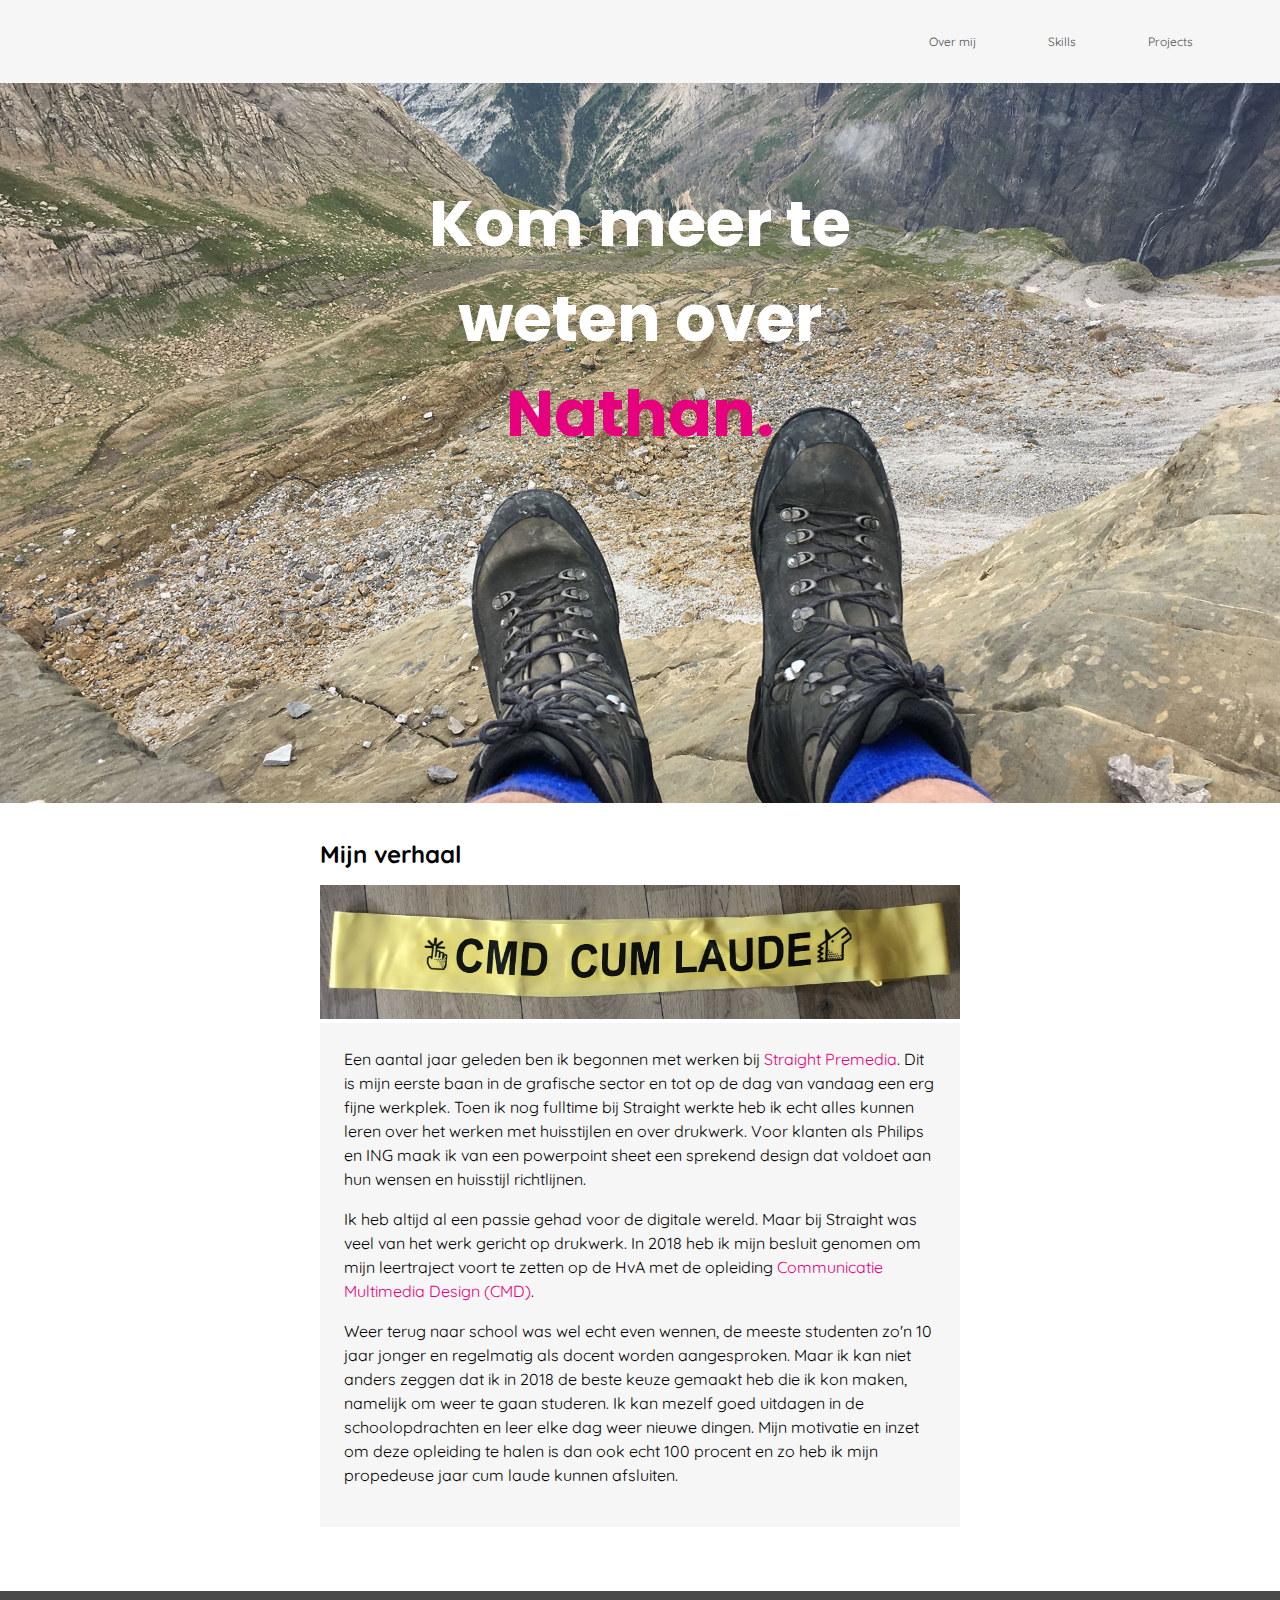
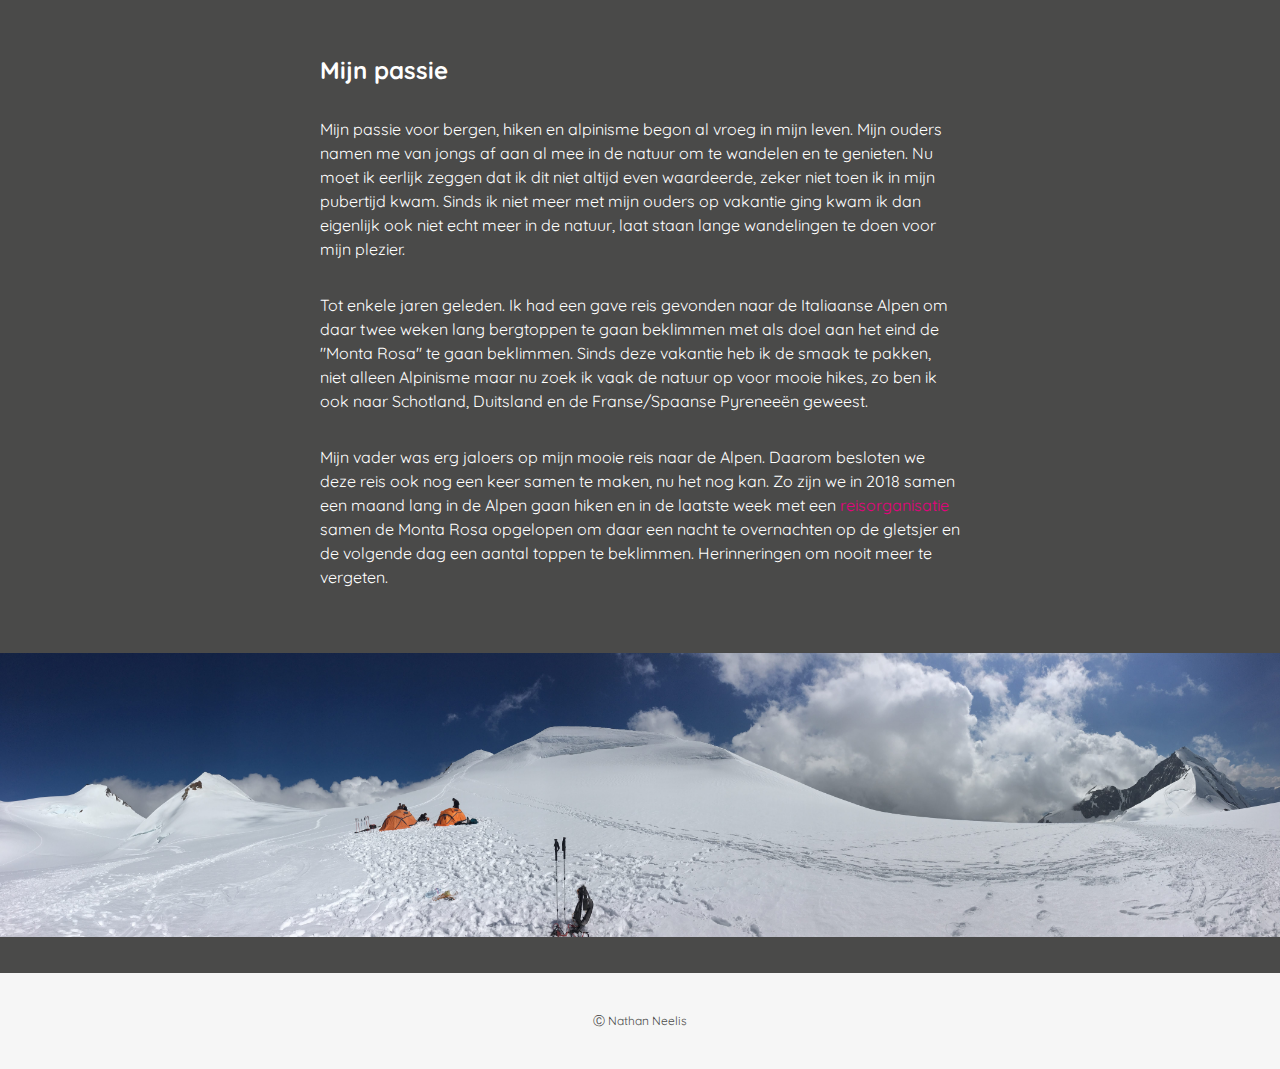
==== index.html @ de68faeb "Add files via upload" ====
<!DOCTYPE html>
<html lang="en">

<head>
    <meta charset="UTF-8">
    <title>Nathan Neelis</title>

    <!-- CSS -->
    <link rel="stylesheet" href="stijl.css">


    <!-- viewport -->
    <meta name="viewport" content="width=device-width, initial scale=1.0">

    <!-- Fonts -->
    <link href="https://fonts.googleapis.com/css?family=Quicksand:300,400,700&display=swap" rel="stylesheet">
    <link href="https://fonts.googleapis.com/css?family=Poppins:400,500&display=swap" rel="stylesheet">


</head>

<body>
    <header>
        <nav>
            <ul>
                <li><a href="index.html">
                        Nathan
                    </a></li>
                <li><a href="index.html">
                        <div class="menuselected">
                            <!-- image -->
                        </div>Over mij
                    </a></li>
                <li><a href="skills.html">
                        <div></div>Skills
                    </a></li>
                <li><a href="projects.html">
                        <div></div>Projects
                    </a></li>
            </ul>
        </nav>


        <section>

            <img src="images/header-image1.jpg" alt="Bergschoenen bij een afgrond in de Pyreneeën" class="header-image">
            <h1>Kom meer te weten over <span>Nathan.</span></h1>
        </section>

    </header>

    <main>
        <section class="overNathan">
            <h2>Mijn verhaal</h2>
            <article>
                <img src="images/cumlaude3.jpg" alt="Gele band met opschrift CMD Cum Laude.">
            </article>

            <article>
                <p>
                    Een aantal jaar geleden ben ik begonnen met werken bij <a href="www.str8.nl">Straight Premedia</a>. Dit is mijn eerste baan in de grafische sector en tot op de dag van vandaag een erg fijne werkplek.
                    Toen ik nog fulltime bij Straight werkte heb ik echt alles kunnen leren over het werken met huisstijlen en over drukwerk. Voor klanten als Philips en ING maak ik van een powerpoint sheet een sprekend design dat voldoet aan hun wensen en huisstijl richtlijnen.</p>
                <p>
                    Ik heb altijd al een passie gehad voor de digitale wereld. Maar bij Straight was veel van het werk gericht op drukwerk. In 2018 heb ik mijn besluit genomen om mijn leertraject voort te zetten op de HvA met de opleiding <a href="https://www.cmd-amsterdam.nl/">Communicatie Multimedia Design (CMD)</a>.</p>

                <p>
                    Weer terug naar school was wel echt even wennen, de meeste studenten zo'n 10 jaar jonger en regelmatig als docent worden aangesproken. Maar ik kan niet anders zeggen dat ik in 2018 de beste keuze gemaakt heb die ik kon maken, namelijk om weer te gaan studeren. Ik kan mezelf goed uitdagen in de schoolopdrachten en leer elke dag weer nieuwe dingen. Mijn motivatie en inzet om deze opleiding te halen is dan ook echt 100 procent en zo heb ik mijn propedeuse jaar cum laude kunnen afsluiten.
                </p>

            </article>
        </section>

        <section class="overNathan">
            <h2>Mijn passie</h2>
            <article>
                <p>
                    Mijn passie voor bergen, hiken en alpinisme begon al vroeg in mijn leven.
                    Mijn ouders namen me van jongs af aan al mee in de natuur om te wandelen en te genieten. Nu moet ik eerlijk zeggen dat ik dit niet altijd even waardeerde, zeker niet toen ik in mijn pubertijd kwam. Sinds ik niet meer met mijn ouders op vakantie ging kwam ik dan eigenlijk ook niet echt meer in de natuur, laat staan lange wandelingen te doen voor mijn plezier.
                </p>
                <p>
                    Tot enkele jaren geleden. Ik had een gave reis gevonden naar de Italiaanse Alpen om daar twee weken lang bergtoppen te gaan beklimmen met als doel aan het eind de "Monta Rosa" te gaan beklimmen. Sinds deze vakantie heb ik de smaak te pakken, niet alleen Alpinisme maar nu zoek ik vaak de natuur op voor mooie hikes, zo ben ik ook naar Schotland, Duitsland en de Franse/Spaanse Pyreneeën geweest.
                </p>

                <p>
                    Mijn vader was erg jaloers op mijn mooie reis naar de Alpen. Daarom besloten we deze reis ook nog een keer samen te maken, nu het nog kan. Zo zijn we in 2018 samen een maand lang in de Alpen gaan hiken en in de laatste week met een <a href="https://www.retourmountainadventure.nl/">reisorganisatie</a> samen de Monta Rosa opgelopen om daar een nacht te overnachten op de gletsjer en de volgende dag een aantal toppen te beklimmen. Herinneringen om nooit meer te vergeten.
                </p>
            </article>
            <article>
                <img src="images/alpinisme2.jpg" alt="Onze tenten op de gletsjer van de Monta Rosa.">
            </article>
        </section>



    </main>


    <footer>
        <p>&#9400; Nathan Neelis</p>
    </footer>


</body>

</html>
---- stijl.css ----
* {
    margin: 0px;
    padding: 0px;
    box-sizing: border-box;

}


body {
    /*    background-image: linear-gradient(white, #f6f6f6, white);*/
    font-family: 'Quicksand', sans-serif;
}

p {
    line-height: 1.5rem;
}


/*--------------------------- Menu --------------------------------------------------------*/
/*--------------------------- Menu --------------------------------------------------------*/
/*--------------------------- Menu --------------------------------------------------------*/


nav {
    background-color: #f6f6f6;
    font-family: 'Quicksand', sans-serif;
    font-weight: 400;
    color: #4a4a49;
    font-size: .75em;
    margin: 0;
    z-index: 2;

}

ul {
    display: flex;
    justify-content: flex-end;
    flex-direction: column;
    flex-wrap: wrap;
    padding: 0 4vw 0 4vw;
    align-items: center;
}

li {
    padding: 1em 3em 1em 3em;
    list-style: none;
    border-bottom: 1px solid white;
}

li:first-child {
    flex-grow: 1;
    font-family: 'Poppins', sans-serif;
    font-weight: 500;
    font-size: 1.5rem;
    padding: 1em 1em 1em 1em;
    opacity: 0;

    animation-name: logoNathan;
    animation-duration: 2s;
    animation-timing-function: ease-out;
    animation-delay: 0.5s;
    animation-iteration-count: 1;
    animation-direction: normal;
    animation-fill-mode: forwards;


}



ul li a:hover,
ul li a:focus {
    /*    fill: #e6007e;*/
    color: #e6007e;
    transition-duration: 0.5s;
    outline: none;
}

a {
    text-decoration: none;
    color: #4a4a49;
}



/*--------------------------- Header --------------------------------------------------------*/
/*--------------------------- Header --------------------------------------------------------*/
/*--------------------------- Header --------------------------------------------------------*/

.header-image {
    width: 100vw;
    z-index: -1;
    position: inherit;
}


h1 {
    font-size: 2rem;
    text-align: center;
    padding: 1rem;
    color: white;
    font-family: 'Poppins', sans-serif;
    z-index: 2;
    position: absolute;
    top: 30%;
    left: 5vw;
    right: 5vw;


}

h1 span {
    color: #e6007e;
    animation: glow 5s ease-in-out infinite alternate;
}

/*--------------------------- Mijn verhaal --------------------------------------------------------*/
/*--------------------------- Mijn verhaal --------------------------------------------------------*/
/*--------------------------- Mijn verhaal --------------------------------------------------------*/

.overNathan:first-child {
    /*    display: block;*/
    /*    justify-content: space-around;*/
    width: 80vw;
    margin: 2rem auto;
}

.overNathan:first-child article:nth-child(3) {
    background-color: #f6f6f6;
    padding: 1.5rem;
    line-height: 1.5rem;
}

main article a {
    color: #e6007e;
}

.overNathan article p {
    margin-bottom: 1rem;
}

.overNathan article a:hover {
    text-decoration: underline;
}

.overNathan article img {
    width: 100%;
    margin-top: 1rem;
    background-color: #f6f6f6;
}


/*--------------------------- Mijn passie --------------------------------------------------------*/
/*--------------------------- Mijn passie --------------------------------------------------------*/
/*--------------------------- Mijn passie --------------------------------------------------------*/

.overNathan:nth-child(2) {
    width: 100vw;
    background-color: #4a4a49;
    margin: 4rem auto 0rem auto;
}

.overNathan:nth-child(2) h2 {
    width: 80vw;
    margin: 2rem auto;
    padding-top: 4rem;
    color: white;
}


.overNathan:nth-child(2) article:nth-child(2) p {
    margin-bottom: 1rem;
    color: white;
    width: 80vw;
    margin: 2rem auto;
}

.overNathan:nth-child(2) article:nth-child(2) p:last-child {
    padding-bottom: 1rem;
}

.overNathan:nth-child(2) article img {
    margin-bottom: 2rem;
}


/*--------------------------- Vaardigheden --------------------------------------------------------*/
/*--------------------------- Vaardigheden --------------------------------------------------------*/
/*--------------------------- Vaardigheden --------------------------------------------------------*/

.vaardigheden {
    width: 80vw;
    margin: 2rem auto;
    opacity: 0;

    animation-name: skillBlocks;
    animation-duration: 2s;
    animation-timing-function: ease-out;
    animation-delay: 0.5s;
    animation-iteration-count: 1;
    animation-direction: normal;
    animation-fill-mode: forwards;

}

.vaardigheden div {
    margin: 2rem 0;
    display: grid;
    grid-template-columns: repeat(auto-fill, minmax(15rem, 1fr));
    grid-gap: 2rem;
}

.vaardigheden div article {
    background-color: #f6f6f6;
    padding: 2rem;
    color: #4a4a49;
    box-shadow: 0px 0px 10px #f6f6f6;
    text-align: center;
}

.vaardigheden div article h4 {
    font-size: 1.5rem;
    text-align: center;
    margin-bottom: 1rem;
}

.vaardigheden div article:hover h4 {
    color: #e6007e;
}

.vaardigheden div article:hover,
.vaardigheden div article:focus {
    box-shadow: 0px 0px 10px #cacaca;
}

.vaardigheden h2 {
    padding: 1.5rem;
    margin-top: 6rem;
    background-color: #e6007e;
    color: white;
}

/*--------------------------- Projects --------------------------------------------------------*/
/*--------------------------- Projects --------------------------------------------------------*/
/*--------------------------- Projects --------------------------------------------------------*/
.projecten {
    width: 80vw;
    margin: 2rem auto;
    opacity: 0;

    animation-name: skillBlocks;
    animation-duration: 2s;
    animation-timing-function: ease-out;
    animation-delay: 0.5s;
    animation-iteration-count: 1;
    animation-direction: normal;
    animation-fill-mode: forwards;

}

.projecten div {
    margin: 2rem 0;
    display: grid;
    grid-template-columns: repeat(auto-fill, minmax(20rem, 1fr));
    grid-gap: 2rem;
}

.projecten div article {
    background-color: #f6f6f6;
    box-shadow: 0px 0px 10px #f6f6f6;
}

.projecten div article img {
    width: 100%;
}

.projecten div article p {
    padding: 2rem 2rem 2rem 2rem;
    color: #4a4a49;
    text-align: left;
}

.projecten div article h4 {
    font-size: 1.5rem;
    text-align: center;
    margin-bottom: 2rem;
    padding: 2rem 2rem 0rem 2rem;
    color: #4a4a49;
}

.projecten div article:hover h4 {
    color: #e6007e;
}

.projecten div article:hover,
.projecten div article:focus {
    box-shadow: 0px 0px 10px #cacaca;
}

.projecten h2 {
    padding: 1.5rem;
    margin-top: 6rem;
    background-color: #e6007e;
    color: white;
}


/*--------------------------- footer --------------------------------*/
/*--------------------------- footer --------------------------------*/
/*--------------------------- footer --------------------------------*/



footer {
    background-color: #f6f6f6;
    font-family: 'Quicksand', sans-serif;
    font-weight: 400;
    color: #4a4a49;
    font-size: .75em;
    margin: 0;
    padding: 3em;
    text-align: center;
}


/*--------------------------- break points --------------------------------*/
/*--------------------------- break points --------------------------------*/
/*--------------------------- break points --------------------------------*/



/* Responsive 800px START*/
@media all and (min-width: 800px) {
    ul {
        flex-direction: row;
        flex-wrap: wrap;
        padding: 0 4vw 0 4vw;

    }

    li {
        border-bottom: 0px solid white;
    }

    .header-image {
        width: 100vw;
        z-index: -1;
    }

    h1 {
        font-size: 4rem;
        position: absolute;
        top: 10rem;
        left: 25%;
        right: 25%;
        color: white;
        text-align: center;


    }

    /*--------------------------- Mijn verhaal  Breakpoint -------------------------------------*/

    .overNathan:first-child {
        width: 50vw;
    }

    /*--------------------------- Mijn passie Breakpoint -------------------------------------*/
    .overNathan:nth-child(2) h2 {
        width: 50vw;
    }


    .overNathan:nth-child(2) article:nth-child(2) p {
        width: 50vw;
    }



}


/*---------------------------------------------------------CSS ANIMATIE ---------------------------------------------------*/
/*---------------------------------------------------------CSS ANIMATIE ---------------------------------------------------*/
/*---------------------------------------------------------CSS ANIMATIE ---------------------------------------------------*/
@-webkit-keyframes glow {
    from {
        text-shadow: 0 0 10px #fff, 0 0 20px #fff, 0 0 30px #fff, 0 0 40px #fff, 0 0 50px #fff, 0 0 60px #fff, 0 0 70px #fff;
    }

    to {
        text-shadow: 0 0 20px #fff, 0 0 30px #ffb4f5, 0 0 40px #fff, 0 0 50px #ffb4f5, 0 0 60px #fff, 0 0 70px #ffb4f5, 0 0 80px #fff;
    }
}



@keyframes logoNathan {
    from {
        margin-left: -4rem;
        opacity: 0;
    }

    to {
        margin-left: 0;
        opacity: 100;
    }

}


@keyframes skillBlocks {
    from {
        margin-top: 15vw;
        opacity: 0;
    }

    to {
        margin-top: 0vw;
        opacity: 100;
    }

}
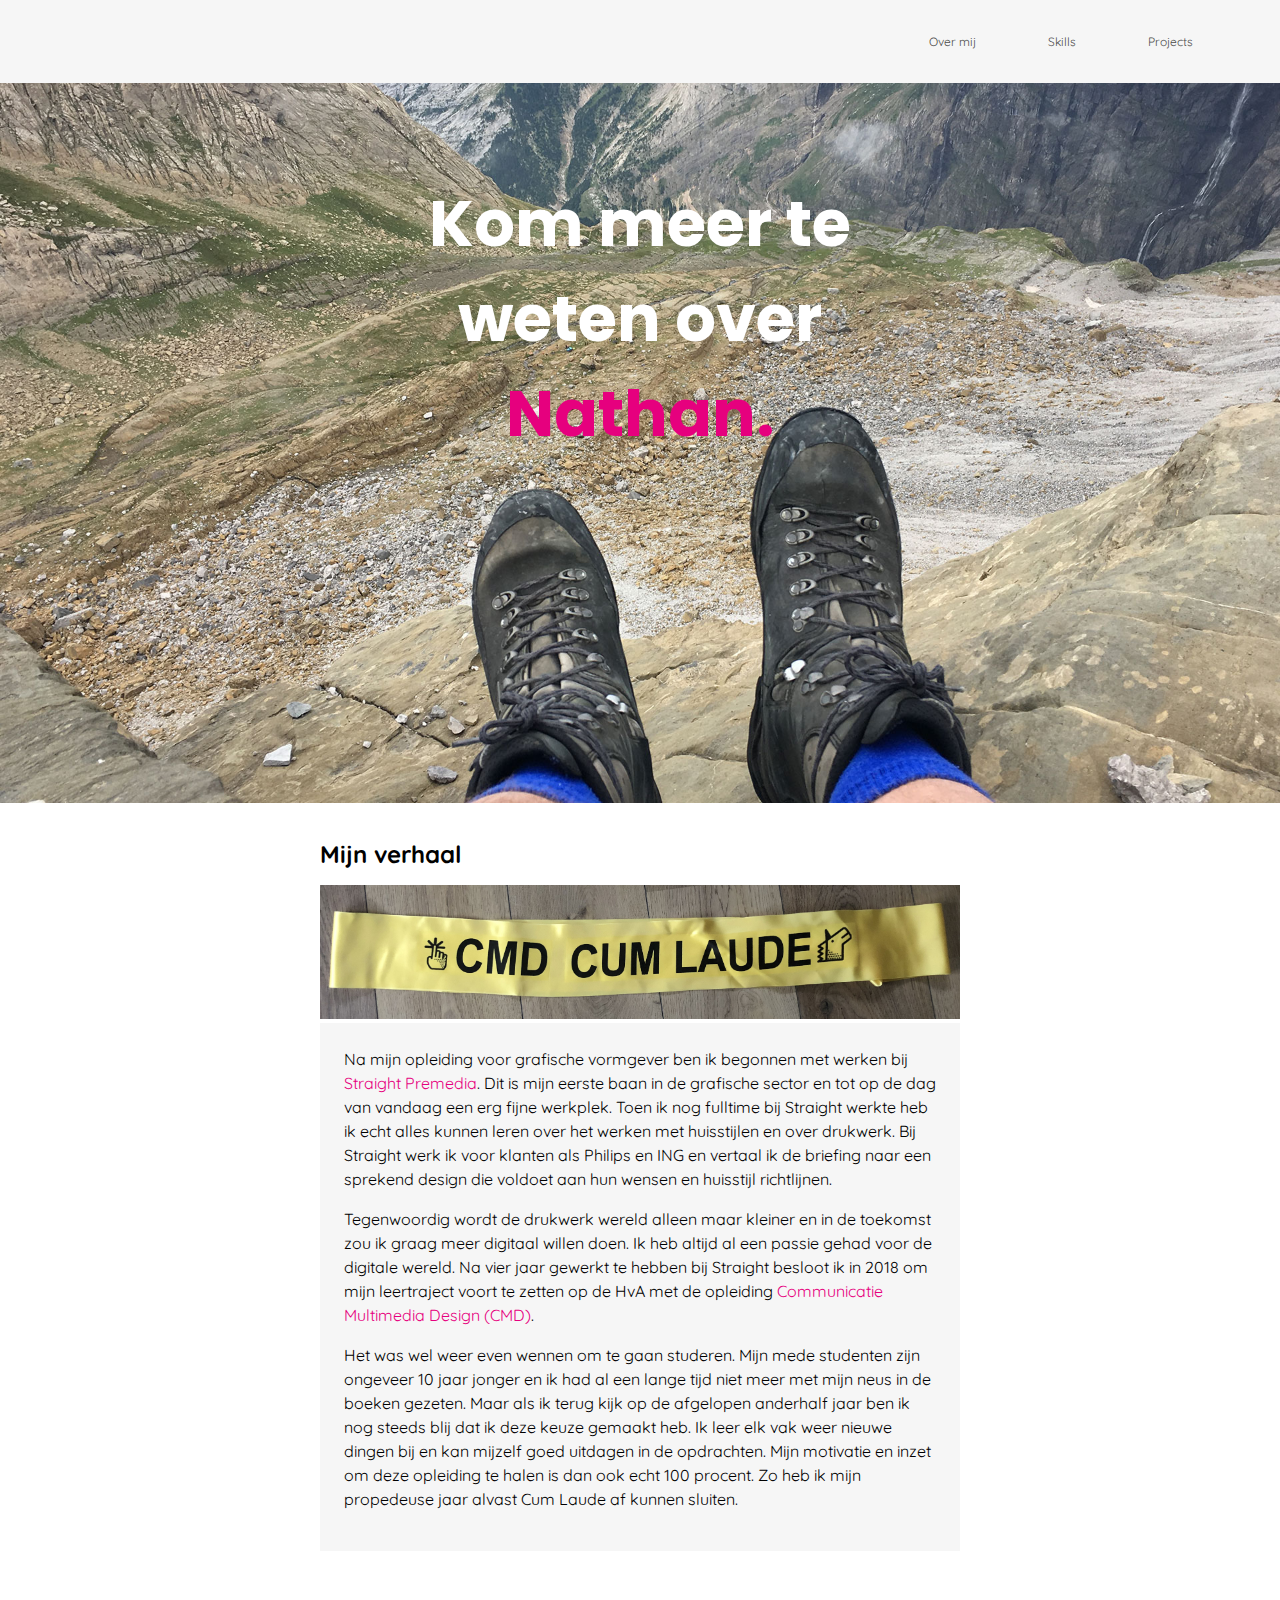
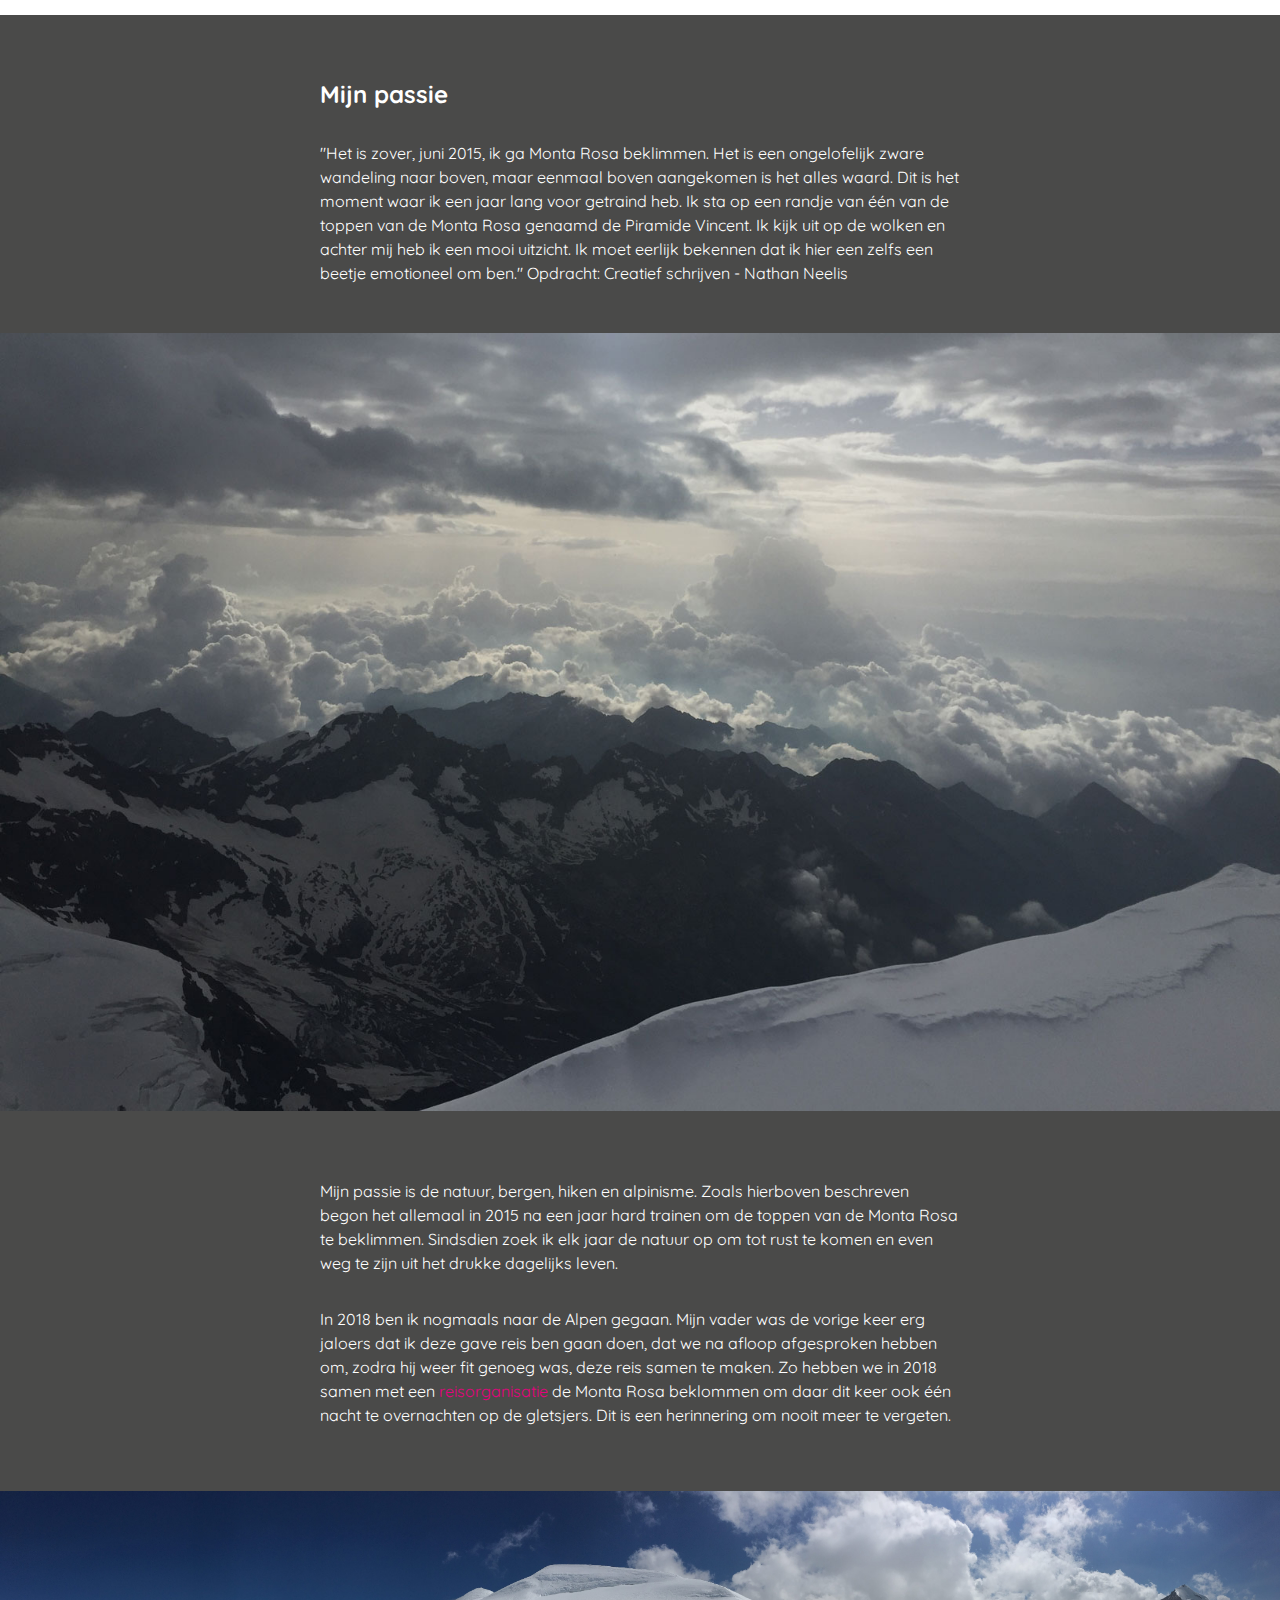
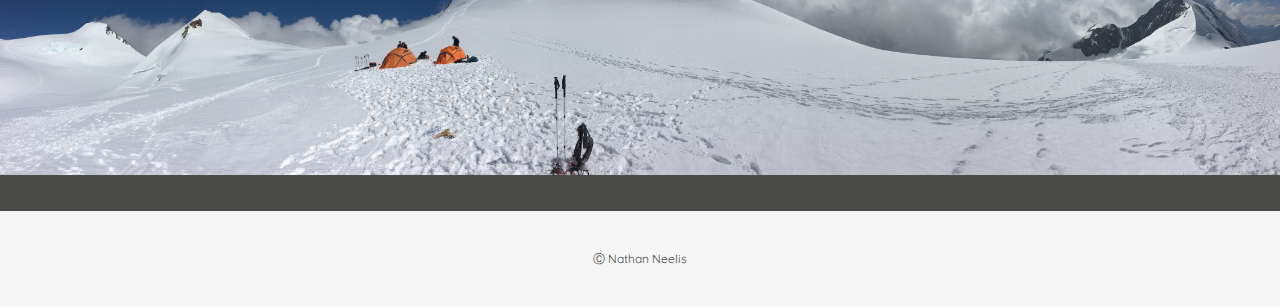
==== commit 79b4df81: "Add files via upload" ====
--- a/index.html
+++ b/index.html
@@ -42,8 +42,9 @@
 
 
         <section>
-
-            <img src="images/header-image1.jpg" alt="Bergschoenen bij een afgrond in de Pyreneeën" class="header-image">
+            <figure>
+                <img src="images/header-image1.jpg" alt="Bergschoenen bij een afgrond in de Pyreneeën" class="header-image">
+            </figure>
             <h1>Kom meer te weten over <span>Nathan.</span></h1>
         </section>
 
@@ -53,18 +54,20 @@
         <section class="overNathan">
             <h2>Mijn verhaal</h2>
             <article>
-                <img src="images/cumlaude3.jpg" alt="Gele band met opschrift CMD Cum Laude.">
+                <figure>
+                    <img src="images/cumlaude3.jpg" alt="Gele band met opschrift CMD Cum Laude.">
+                </figure>
             </article>
 
             <article>
                 <p>
-                    Een aantal jaar geleden ben ik begonnen met werken bij <a href="www.str8.nl">Straight Premedia</a>. Dit is mijn eerste baan in de grafische sector en tot op de dag van vandaag een erg fijne werkplek.
-                    Toen ik nog fulltime bij Straight werkte heb ik echt alles kunnen leren over het werken met huisstijlen en over drukwerk. Voor klanten als Philips en ING maak ik van een powerpoint sheet een sprekend design dat voldoet aan hun wensen en huisstijl richtlijnen.</p>
+                    Na mijn opleiding voor grafische vormgever ben ik begonnen met werken bij <a href="www.str8.nl">Straight Premedia</a>. Dit is mijn eerste baan in de grafische sector en tot op de dag van vandaag een erg fijne werkplek. Toen ik nog fulltime bij Straight werkte heb ik echt alles kunnen leren over het werken met huisstijlen en over drukwerk. Bij Straight werk ik voor klanten als Philips en ING en vertaal ik de briefing naar een sprekend design die voldoet aan hun wensen en huisstijl richtlijnen.
+                </p>
                 <p>
-                    Ik heb altijd al een passie gehad voor de digitale wereld. Maar bij Straight was veel van het werk gericht op drukwerk. In 2018 heb ik mijn besluit genomen om mijn leertraject voort te zetten op de HvA met de opleiding <a href="https://www.cmd-amsterdam.nl/">Communicatie Multimedia Design (CMD)</a>.</p>
+                    Tegenwoordig wordt de drukwerk wereld alleen maar kleiner en in de toekomst zou ik graag meer digitaal willen doen. Ik heb altijd al een passie gehad voor de digitale wereld. Na vier jaar gewerkt te hebben bij Straight besloot ik in 2018 om mijn leertraject voort te zetten op de HvA met de opleiding <a href="https://www.cmd-amsterdam.nl/">Communicatie Multimedia Design (CMD)</a>.</p>
 
                 <p>
-                    Weer terug naar school was wel echt even wennen, de meeste studenten zo'n 10 jaar jonger en regelmatig als docent worden aangesproken. Maar ik kan niet anders zeggen dat ik in 2018 de beste keuze gemaakt heb die ik kon maken, namelijk om weer te gaan studeren. Ik kan mezelf goed uitdagen in de schoolopdrachten en leer elke dag weer nieuwe dingen. Mijn motivatie en inzet om deze opleiding te halen is dan ook echt 100 procent en zo heb ik mijn propedeuse jaar cum laude kunnen afsluiten.
+                    Het was wel weer even wennen om te gaan studeren. Mijn mede studenten zijn ongeveer 10 jaar jonger en ik had al een lange tijd niet meer met mijn neus in de boeken gezeten. Maar als ik terug kijk op de afgelopen anderhalf jaar ben ik nog steeds blij dat ik deze keuze gemaakt heb. Ik leer elk vak weer nieuwe dingen bij en kan mijzelf goed uitdagen in de opdrachten. Mijn motivatie en inzet om deze opleiding te halen is dan ook echt 100 procent. Zo heb ik mijn propedeuse jaar alvast Cum Laude af kunnen sluiten.
                 </p>
 
             </article>
@@ -74,19 +77,26 @@
             <h2>Mijn passie</h2>
             <article>
                 <p>
-                    Mijn passie voor bergen, hiken en alpinisme begon al vroeg in mijn leven.
-                    Mijn ouders namen me van jongs af aan al mee in de natuur om te wandelen en te genieten. Nu moet ik eerlijk zeggen dat ik dit niet altijd even waardeerde, zeker niet toen ik in mijn pubertijd kwam. Sinds ik niet meer met mijn ouders op vakantie ging kwam ik dan eigenlijk ook niet echt meer in de natuur, laat staan lange wandelingen te doen voor mijn plezier.
+                    "Het is zover, juni 2015, ik ga Monta Rosa beklimmen. Het is een ongelofelijk zware wandeling naar boven, maar eenmaal boven aangekomen is het alles waard. Dit is het moment waar ik een jaar lang voor getraind heb. Ik sta op een randje van één van de toppen van de Monta Rosa genaamd de Piramide Vincent. Ik kijk uit op de wolken en achter mij heb ik een mooi uitzicht. Ik moet eerlijk bekennen dat ik hier een zelfs een beetje emotioneel om ben."
+                    <span>Opdracht: Creatief schrijven - Nathan Neelis</span>
                 </p>
+
+                <figure id="inlineImage">
+                    <img src="images/alpinisme3.jpg" alt="Een foto met uitzicht over de wolken op de top van de Piramide Vincent in het Monta Rosa gebergte in de Alpen.">
+                </figure>
+
                 <p>
-                    Tot enkele jaren geleden. Ik had een gave reis gevonden naar de Italiaanse Alpen om daar twee weken lang bergtoppen te gaan beklimmen met als doel aan het eind de "Monta Rosa" te gaan beklimmen. Sinds deze vakantie heb ik de smaak te pakken, niet alleen Alpinisme maar nu zoek ik vaak de natuur op voor mooie hikes, zo ben ik ook naar Schotland, Duitsland en de Franse/Spaanse Pyreneeën geweest.
+                    Mijn passie is de natuur, bergen, hiken en alpinisme. Zoals hierboven beschreven begon het allemaal in 2015 na een jaar hard trainen om de toppen van de Monta Rosa te beklimmen. Sindsdien zoek ik elk jaar de natuur op om tot rust te komen en even weg te zijn uit het drukke dagelijks leven.
                 </p>
 
                 <p>
-                    Mijn vader was erg jaloers op mijn mooie reis naar de Alpen. Daarom besloten we deze reis ook nog een keer samen te maken, nu het nog kan. Zo zijn we in 2018 samen een maand lang in de Alpen gaan hiken en in de laatste week met een <a href="https://www.retourmountainadventure.nl/">reisorganisatie</a> samen de Monta Rosa opgelopen om daar een nacht te overnachten op de gletsjer en de volgende dag een aantal toppen te beklimmen. Herinneringen om nooit meer te vergeten.
+                    In 2018 ben ik nogmaals naar de Alpen gegaan. Mijn vader was de vorige keer erg jaloers dat ik deze gave reis ben gaan doen, dat we na afloop afgesproken hebben om, zodra hij weer fit genoeg was, deze reis samen te maken. Zo hebben we in 2018 samen met een <a href="https://www.retourmountainadventure.nl/">reisorganisatie</a> de Monta Rosa beklommen om daar dit keer ook één nacht te overnachten op de gletsjers. Dit is een herinnering om nooit meer te vergeten.
                 </p>
             </article>
             <article>
-                <img src="images/alpinisme2.jpg" alt="Onze tenten op de gletsjer van de Monta Rosa.">
+                <figure>
+                    <img src="images/alpinisme2.jpg" alt="Onze tenten op de gletsjer van de Monta Rosa.">
+                </figure>
             </article>
         </section>
 
--- a/stijl.css
+++ b/stijl.css
@@ -15,6 +15,11 @@
     line-height: 1.5rem;
 }
 
+figcaption{
+    font-style:italic;
+    font-size:.7rem;
+    color:#4a4a49;
+}
 
 /*--------------------------- Menu --------------------------------------------------------*/
 /*--------------------------- Menu --------------------------------------------------------*/
@@ -114,6 +119,11 @@
     animation: glow 5s ease-in-out infinite alternate;
 }
 
+h2 span {
+    color: #e6007e;
+}
+
+
 /*--------------------------- Mijn verhaal --------------------------------------------------------*/
 /*--------------------------- Mijn verhaal --------------------------------------------------------*/
 /*--------------------------- Mijn verhaal --------------------------------------------------------*/
@@ -303,6 +313,62 @@
     background-color: #e6007e;
     color: white;
 }
+
+/*---------------------------------------------------------Projects ---------------------------------------------------*/
+/*---------------------------------------------------------Projects ---------------------------------------------------*/
+/*---------------------------------------------------------Projects ---------------------------------------------------*/
+
+.specificProjects {
+    width: 80vw;
+    margin: 0 auto;
+}
+
+.specificProjects img {
+    width: 80vw;
+}
+
+
+.specificProjects h2 {
+    padding: 2rem 0 0 0;
+}
+
+.specificProjects h3 {
+    margin: 3rem 0 1rem 0;
+}
+
+.specificProjects p {
+    margin-bottom: 1.5rem;
+}
+
+.download-btn {
+    display: inline-block;
+    text-align: center;
+    /*    width: 20vw;*/
+    padding: 1rem;
+    background-color: #e6007e;
+    color: white;
+    border-width: thin;
+    border-style: solid;
+    border-color: #e6007e;
+    border-radius: .5rem;
+    transition-duration: .5s;
+    /*    box-shadow:0px 0px 10px #f6f6f6;*/
+}
+
+.specificProjects article:last-child {
+    margin-bottom: 3rem;
+}
+
+.download-btn:hover {
+    box-shadow: 0px 0px 4px darkslategray;
+}
+
+.imageDiap {
+    background-color: #4a4a49;
+}
+
+/*--------------------------- Internet standaarden / ImageNaat Storiegrafie --------------------------------*/
+
 
 
 /*--------------------------- footer --------------------------------*/
@@ -375,7 +441,15 @@
         width: 50vw;
     }
 
-
+    /*--------------------------- Mijn specifieke projecten -------------------------------------*/
+    .specificProjects {
+        width: 50vw;
+        margin: 0 auto;
+    }
+
+    .specificProjects img {
+        width: 50vw;
+    }
 
 }
 
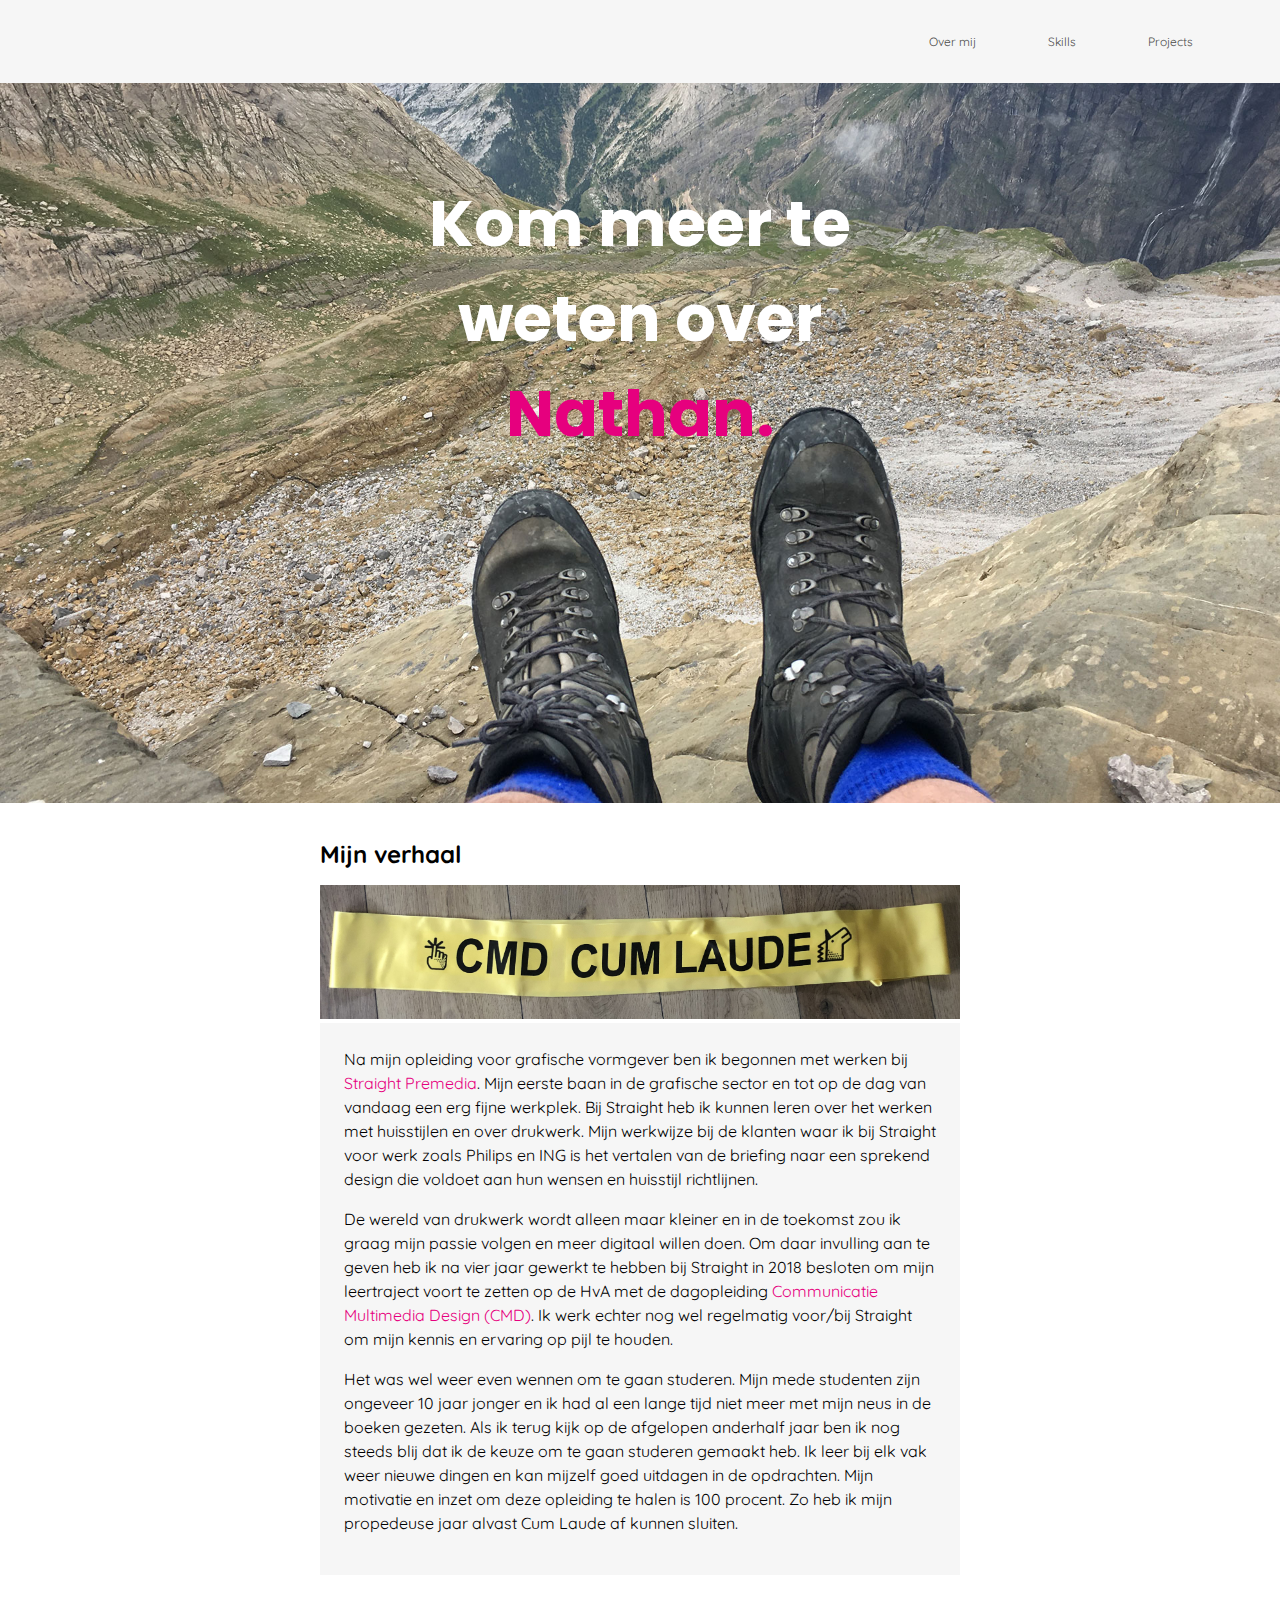
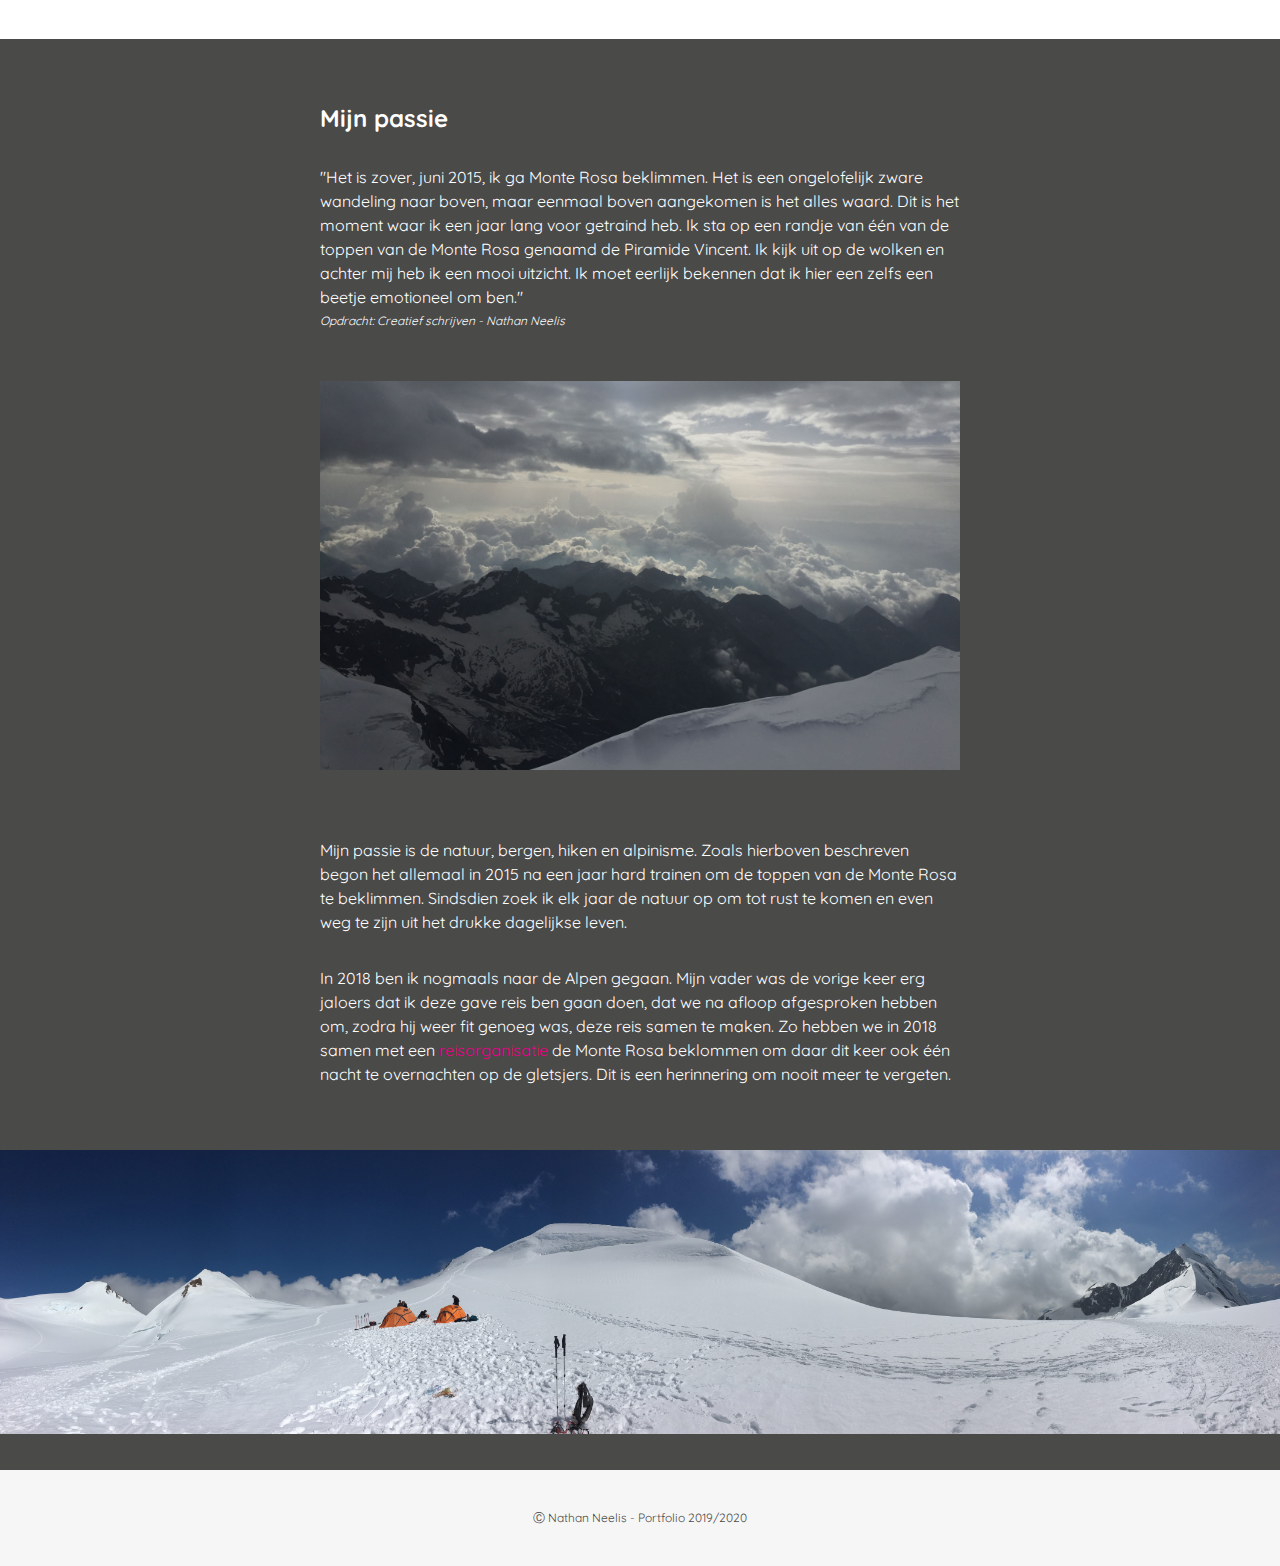
==== commit d2262249: "Add files via upload" ====
--- a/index.html
+++ b/index.html
@@ -29,13 +29,13 @@
                 <li><a href="index.html">
                         <div class="menuselected">
                             <!-- image -->
-                        </div>Over mij
+                        Over mij</div>
                     </a></li>
                 <li><a href="skills.html">
-                        <div></div>Skills
+                        Skills
                     </a></li>
                 <li><a href="projects.html">
-                        <div></div>Projects
+                        Projects
                     </a></li>
             </ul>
         </nav>
@@ -61,13 +61,13 @@
 
             <article>
                 <p>
-                    Na mijn opleiding voor grafische vormgever ben ik begonnen met werken bij <a href="www.str8.nl">Straight Premedia</a>. Dit is mijn eerste baan in de grafische sector en tot op de dag van vandaag een erg fijne werkplek. Toen ik nog fulltime bij Straight werkte heb ik echt alles kunnen leren over het werken met huisstijlen en over drukwerk. Bij Straight werk ik voor klanten als Philips en ING en vertaal ik de briefing naar een sprekend design die voldoet aan hun wensen en huisstijl richtlijnen.
+                    Na mijn opleiding voor grafische vormgever ben ik begonnen met werken bij <a href="www.str8.nl">Straight Premedia</a>. Mijn eerste baan in de grafische sector en tot op de dag van vandaag een erg fijne werkplek.  Bij Straight heb ik kunnen leren over het werken met huisstijlen en over drukwerk. Mijn werkwijze bij de klanten waar ik bij  Straight voor werk zoals Philips en ING is het vertalen van de briefing naar een sprekend design die voldoet aan hun wensen en huisstijl richtlijnen.
                 </p>
                 <p>
-                    Tegenwoordig wordt de drukwerk wereld alleen maar kleiner en in de toekomst zou ik graag meer digitaal willen doen. Ik heb altijd al een passie gehad voor de digitale wereld. Na vier jaar gewerkt te hebben bij Straight besloot ik in 2018 om mijn leertraject voort te zetten op de HvA met de opleiding <a href="https://www.cmd-amsterdam.nl/">Communicatie Multimedia Design (CMD)</a>.</p>
+                    De wereld van drukwerk wordt alleen maar kleiner en in de toekomst zou ik graag mijn passie volgen en meer digitaal willen doen. Om daar invulling aan te geven heb ik na vier jaar gewerkt te hebben bij Straight in 2018 besloten om mijn leertraject voort te zetten op de HvA met de dagopleiding <a href="https://www.cmd-amsterdam.nl/">Communicatie Multimedia Design (CMD)</a>. Ik werk echter nog wel regelmatig voor/bij Straight om mijn kennis en ervaring op pijl te houden.</p>
 
                 <p>
-                    Het was wel weer even wennen om te gaan studeren. Mijn mede studenten zijn ongeveer 10 jaar jonger en ik had al een lange tijd niet meer met mijn neus in de boeken gezeten. Maar als ik terug kijk op de afgelopen anderhalf jaar ben ik nog steeds blij dat ik deze keuze gemaakt heb. Ik leer elk vak weer nieuwe dingen bij en kan mijzelf goed uitdagen in de opdrachten. Mijn motivatie en inzet om deze opleiding te halen is dan ook echt 100 procent. Zo heb ik mijn propedeuse jaar alvast Cum Laude af kunnen sluiten.
+                    Het was wel weer even wennen om te gaan studeren. Mijn mede studenten zijn ongeveer 10 jaar jonger en ik had al een lange tijd niet meer met mijn neus in de boeken gezeten. Als ik terug kijk op de afgelopen anderhalf jaar ben ik nog steeds blij dat ik de keuze om te gaan studeren gemaakt heb. Ik leer bij elk vak weer nieuwe dingen en kan mijzelf goed uitdagen in de opdrachten. Mijn motivatie en inzet om deze opleiding te halen is 100 procent. Zo heb ik mijn propedeuse jaar alvast Cum Laude af kunnen sluiten.
                 </p>
 
             </article>
@@ -77,7 +77,7 @@
             <h2>Mijn passie</h2>
             <article>
                 <p>
-                    "Het is zover, juni 2015, ik ga Monta Rosa beklimmen. Het is een ongelofelijk zware wandeling naar boven, maar eenmaal boven aangekomen is het alles waard. Dit is het moment waar ik een jaar lang voor getraind heb. Ik sta op een randje van één van de toppen van de Monta Rosa genaamd de Piramide Vincent. Ik kijk uit op de wolken en achter mij heb ik een mooi uitzicht. Ik moet eerlijk bekennen dat ik hier een zelfs een beetje emotioneel om ben."
+                    "Het is zover, juni 2015, ik ga Monte Rosa beklimmen. Het is een ongelofelijk zware wandeling naar boven, maar eenmaal boven aangekomen is het alles waard. Dit is het moment waar ik een jaar lang voor getraind heb. Ik sta op een randje van één van de toppen van de Monte Rosa genaamd de Piramide Vincent. Ik kijk uit op de wolken en achter mij heb ik een mooi uitzicht. Ik moet eerlijk bekennen dat ik hier een zelfs een beetje emotioneel om ben."
                     <span>Opdracht: Creatief schrijven - Nathan Neelis</span>
                 </p>
 
@@ -86,11 +86,11 @@
                 </figure>
 
                 <p>
-                    Mijn passie is de natuur, bergen, hiken en alpinisme. Zoals hierboven beschreven begon het allemaal in 2015 na een jaar hard trainen om de toppen van de Monta Rosa te beklimmen. Sindsdien zoek ik elk jaar de natuur op om tot rust te komen en even weg te zijn uit het drukke dagelijks leven.
+                    Mijn passie is de natuur, bergen, hiken en alpinisme. Zoals hierboven beschreven begon het allemaal in 2015 na een jaar hard trainen om de toppen van de Monte Rosa te beklimmen. Sindsdien zoek ik elk jaar de natuur op om tot rust te komen en even weg te zijn uit het drukke dagelijkse leven.
                 </p>
 
                 <p>
-                    In 2018 ben ik nogmaals naar de Alpen gegaan. Mijn vader was de vorige keer erg jaloers dat ik deze gave reis ben gaan doen, dat we na afloop afgesproken hebben om, zodra hij weer fit genoeg was, deze reis samen te maken. Zo hebben we in 2018 samen met een <a href="https://www.retourmountainadventure.nl/">reisorganisatie</a> de Monta Rosa beklommen om daar dit keer ook één nacht te overnachten op de gletsjers. Dit is een herinnering om nooit meer te vergeten.
+                    In 2018 ben ik nogmaals naar de Alpen gegaan. Mijn vader was de vorige keer erg jaloers dat ik deze gave reis ben gaan doen, dat we na afloop afgesproken hebben om, zodra hij weer fit genoeg was, deze reis samen te maken. Zo hebben we in 2018 samen met een <a href="https://www.retourmountainadventure.nl/">reisorganisatie</a> de Monte Rosa beklommen om daar dit keer ook één nacht te overnachten op de gletsjers. Dit is een herinnering om nooit meer te vergeten.
                 </p>
             </article>
             <article>
@@ -106,7 +106,7 @@
 
 
     <footer>
-        <p>&#9400; Nathan Neelis</p>
+        <p>&#9400; Nathan Neelis - Portfolio 2019/2020</p>
     </footer>
 
 
--- a/stijl.css
+++ b/stijl.css
@@ -15,10 +15,10 @@
     line-height: 1.5rem;
 }
 
-figcaption{
-    font-style:italic;
-    font-size:.7rem;
-    color:#4a4a49;
+figcaption {
+    font-style: italic;
+    font-size: .7rem;
+    color: #4a4a49;
 }
 
 /*--------------------------- Menu --------------------------------------------------------*/
@@ -185,6 +185,13 @@
     margin: 2rem auto;
 }
 
+.overNathan span {
+    font-size: .75rem;
+    font-style: italic;
+    display: block;
+}
+
+
 .overNathan:nth-child(2) article:nth-child(2) p:last-child {
     padding-bottom: 1rem;
 }
@@ -193,6 +200,11 @@
     margin-bottom: 2rem;
 }
 
+#inlineImage {
+    width: 80vw;
+    margin: 1rem auto;
+
+}
 
 /*--------------------------- Vaardigheden --------------------------------------------------------*/
 /*--------------------------- Vaardigheden --------------------------------------------------------*/
@@ -216,7 +228,7 @@
 .vaardigheden div {
     margin: 2rem 0;
     display: grid;
-    grid-template-columns: repeat(auto-fill, minmax(15rem, 1fr));
+    grid-template-columns: repeat(auto-fill, minmax(18rem, 1fr));
     grid-gap: 2rem;
 }
 
@@ -367,7 +379,33 @@
     background-color: #4a4a49;
 }
 
-/*--------------------------- Internet standaarden / ImageNaat Storiegrafie --------------------------------*/
+
+.ofjSection {
+    width: 100vw;
+    margin: 0 auto;
+    background-color: #4a4a49;
+}
+
+.ofjSection img {
+    width: 80vw;
+    margin: 1rem auto;
+}
+
+
+.ofjSection article:first-child,
+.ofjSection article:first-child h3 {
+    padding-top: 4rem;
+}
+
+.ofjSection article {
+    width: 80vw;
+    margin: 0 auto;
+    color: white;
+
+}
+
+
+
 
 
 
@@ -441,6 +479,10 @@
         width: 50vw;
     }
 
+    #inlineImage {
+        width: 50vw;
+    }
+
     /*--------------------------- Mijn specifieke projecten -------------------------------------*/
     .specificProjects {
         width: 50vw;
@@ -448,6 +490,14 @@
     }
 
     .specificProjects img {
+        width: 50vw;
+    }
+
+    .ofjSection article {
+        width: 50vw;
+    }
+
+    .ofjSection img {
         width: 50vw;
     }
 
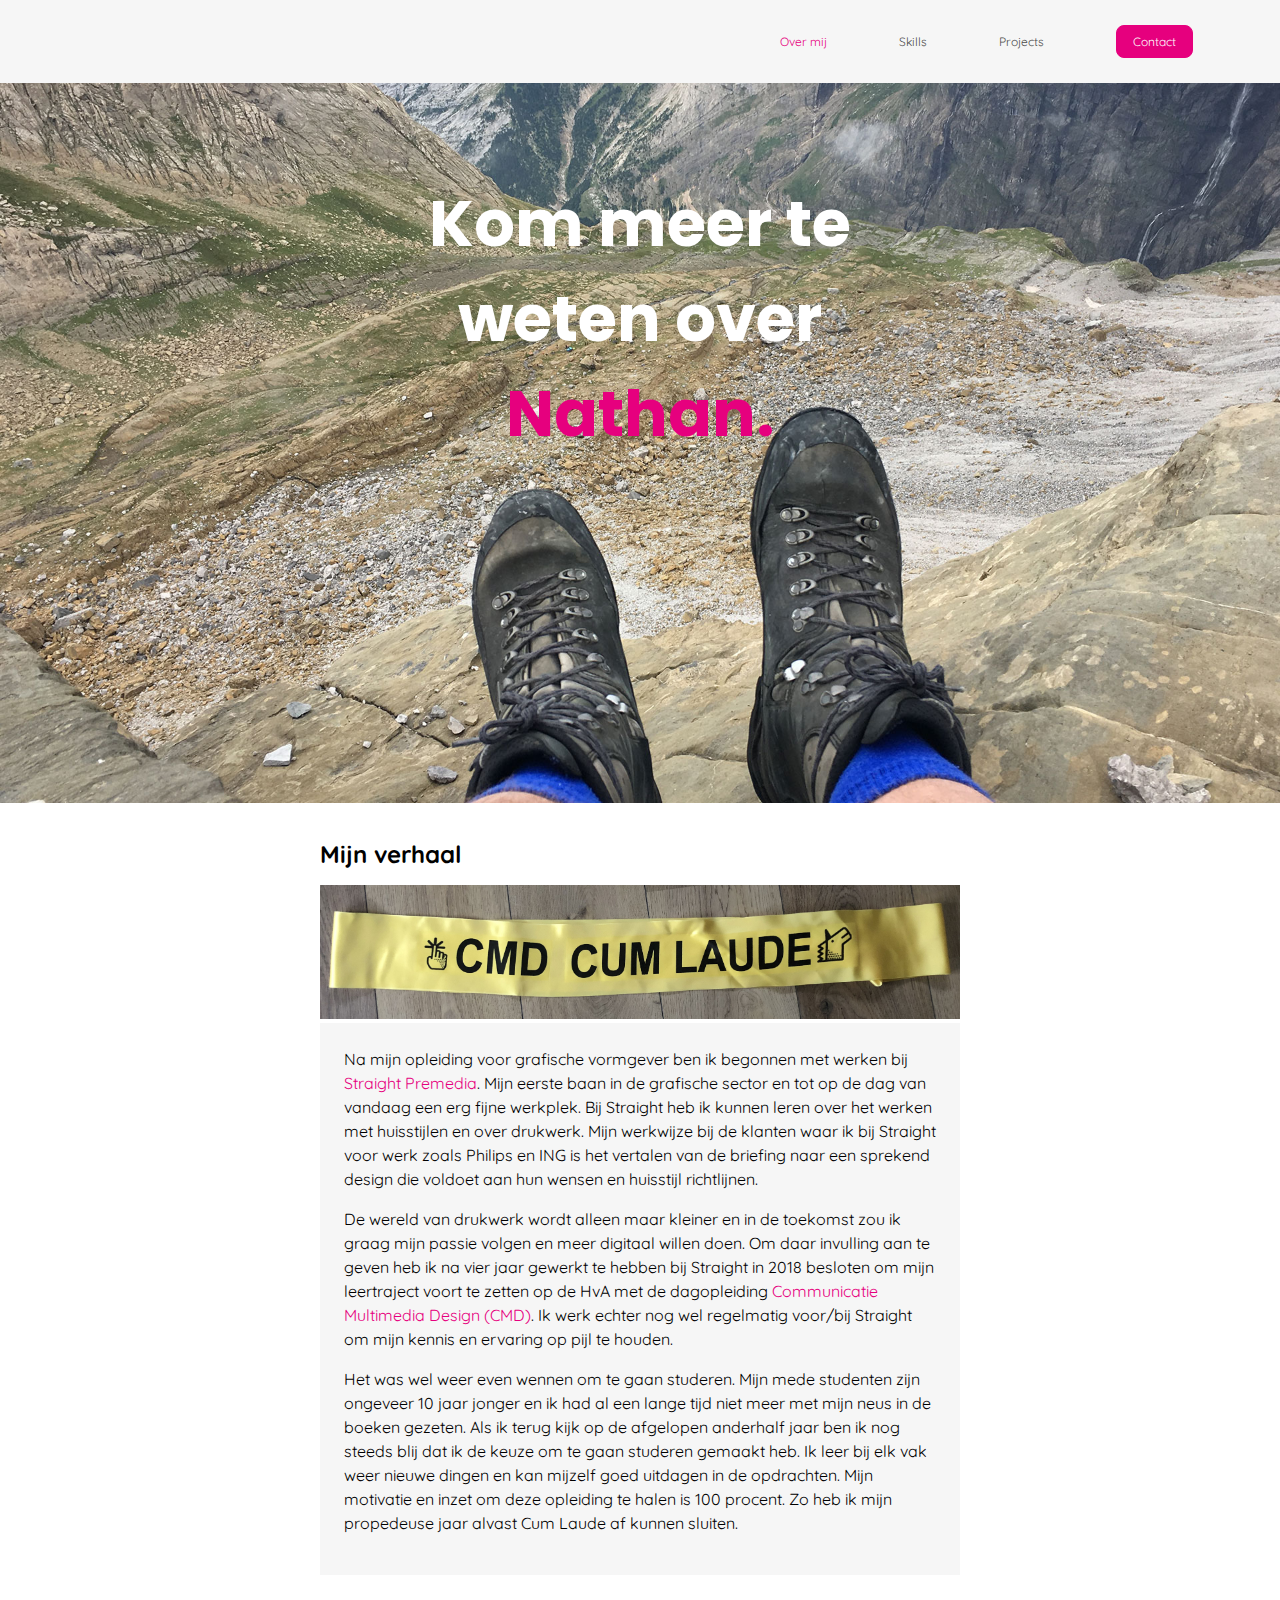
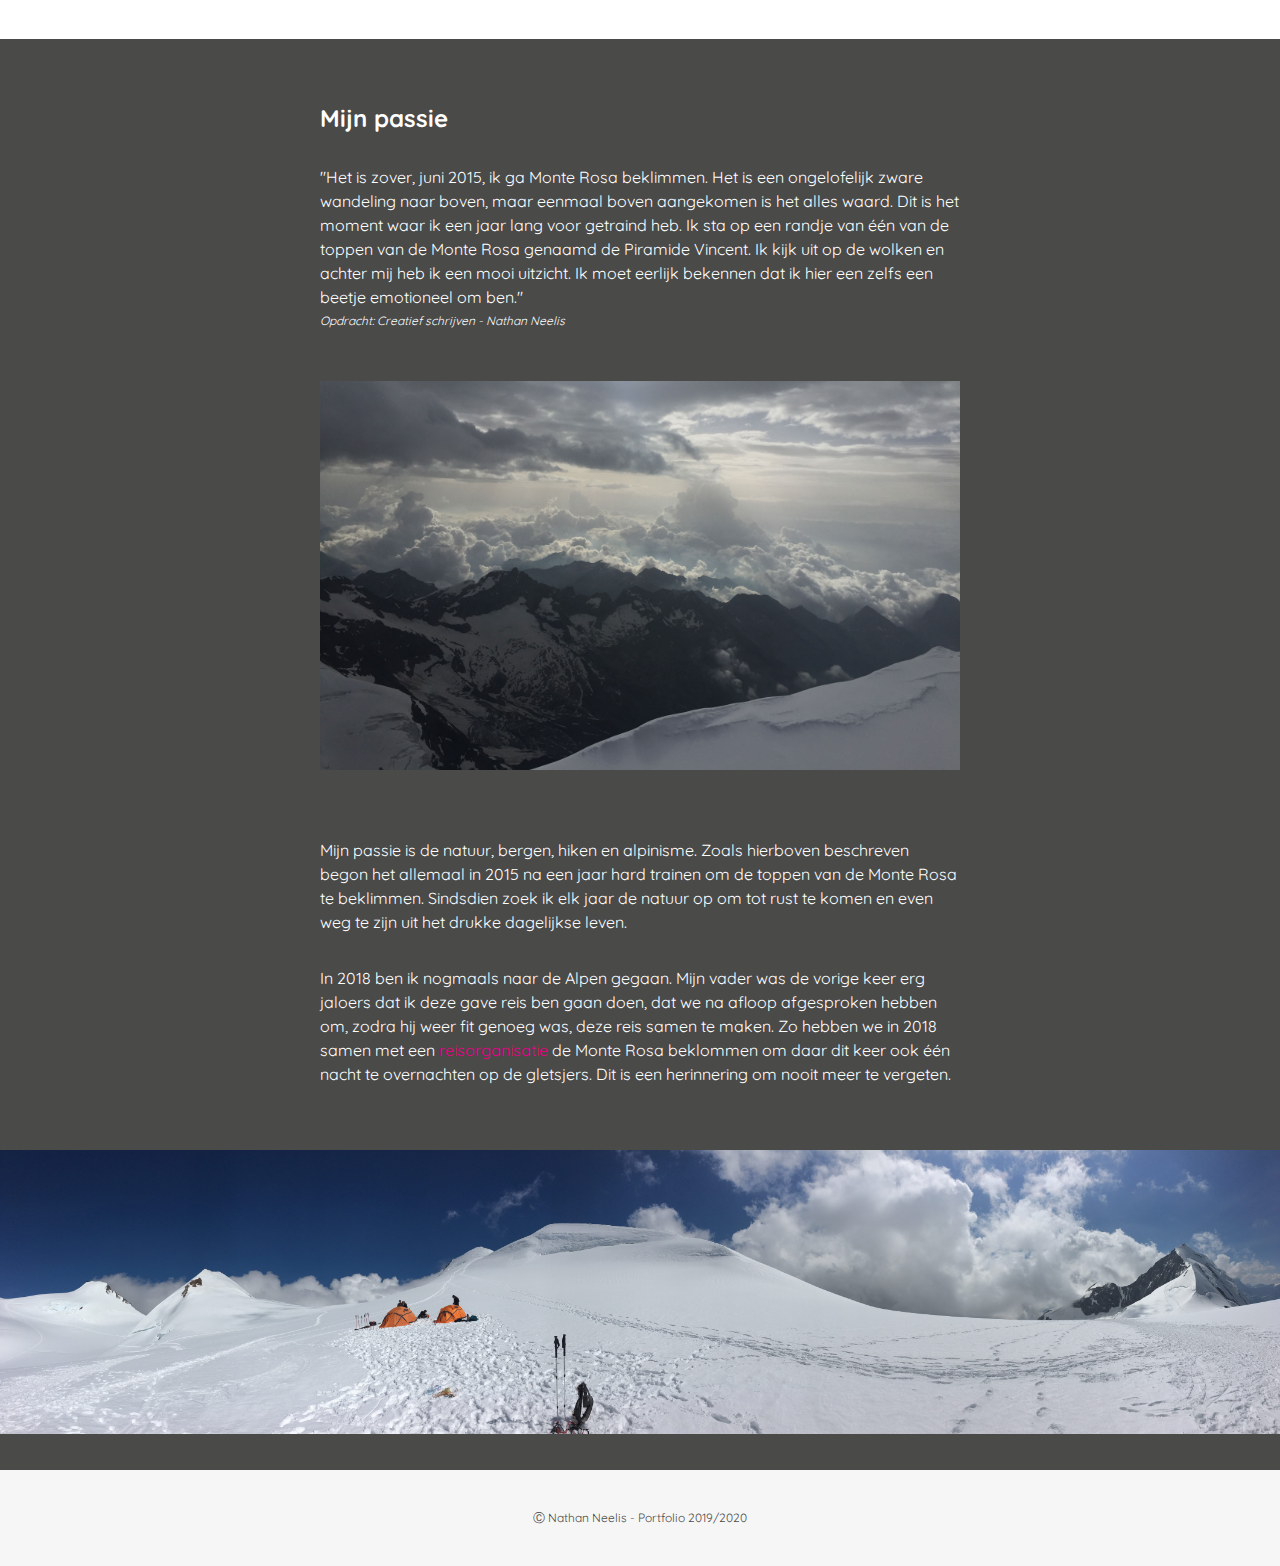
==== commit 4a143332: "Add files via upload" ====
--- a/index.html
+++ b/index.html
@@ -28,8 +28,7 @@
                     </a></li>
                 <li><a href="index.html">
                         <div class="menuselected">
-                            <!-- image -->
-                        Over mij</div>
+                            Over mij</div>
                     </a></li>
                 <li><a href="skills.html">
                         Skills
@@ -37,8 +36,32 @@
                 <li><a href="projects.html">
                         Projects
                     </a></li>
+
+                <li>
+                    <button id="contactButton">
+                        Contact</button>
+                </li>
             </ul>
         </nav>
+
+        <section>
+            <form action="contactForm.php" method="post">
+                <fieldset>
+                    <legend> Neem contact op </legend>
+                    <label for="name"> Wat is je naam?</label>
+                    <input type="text" name="name" id="name" placeholder="Bijv. Jan Jansen" />
+
+                    <label for="email"> Wat is je e-mail?</label>
+                    <input type="email" name="email" id="email" placeholder="example@gmail.com">
+
+                    <label for="message"> Type hier je bericht </label>
+                    <textarea name="message" id="message" placeholder="Wat kan ik voor je betekenen?"></textarea>
+
+                    <button type="submit" name="verstuur" id="verstuur" value="verstuur"> Send</button>
+
+                </fieldset>
+            </form>
+        </section>
 
 
         <section>
@@ -61,7 +84,7 @@
 
             <article>
                 <p>
-                    Na mijn opleiding voor grafische vormgever ben ik begonnen met werken bij <a href="www.str8.nl">Straight Premedia</a>. Mijn eerste baan in de grafische sector en tot op de dag van vandaag een erg fijne werkplek.  Bij Straight heb ik kunnen leren over het werken met huisstijlen en over drukwerk. Mijn werkwijze bij de klanten waar ik bij  Straight voor werk zoals Philips en ING is het vertalen van de briefing naar een sprekend design die voldoet aan hun wensen en huisstijl richtlijnen.
+                    Na mijn opleiding voor grafische vormgever ben ik begonnen met werken bij <a href="www.str8.nl">Straight Premedia</a>. Mijn eerste baan in de grafische sector en tot op de dag van vandaag een erg fijne werkplek. Bij Straight heb ik kunnen leren over het werken met huisstijlen en over drukwerk. Mijn werkwijze bij de klanten waar ik bij Straight voor werk zoals Philips en ING is het vertalen van de briefing naar een sprekend design die voldoet aan hun wensen en huisstijl richtlijnen.
                 </p>
                 <p>
                     De wereld van drukwerk wordt alleen maar kleiner en in de toekomst zou ik graag mijn passie volgen en meer digitaal willen doen. Om daar invulling aan te geven heb ik na vier jaar gewerkt te hebben bij Straight in 2018 besloten om mijn leertraject voort te zetten op de HvA met de dagopleiding <a href="https://www.cmd-amsterdam.nl/">Communicatie Multimedia Design (CMD)</a>. Ik werk echter nog wel regelmatig voor/bij Straight om mijn kennis en ervaring op pijl te houden.</p>
@@ -110,6 +133,9 @@
     </footer>
 
 
+    <!-- scripts -->
+    <script src="js/script.js"></script>
+
 </body>
 
 </html>
--- a/stijl.css
+++ b/stijl.css
@@ -71,10 +71,13 @@
 
 }
 
-
-
-ul li a:hover,
 ul li a:focus {
+    color: blue;
+    transition-duration: 0.5s;
+    outline: none;
+}
+
+ul li a:hover {
     /*    fill: #e6007e;*/
     color: #e6007e;
     transition-duration: 0.5s;
@@ -86,6 +89,129 @@
     color: #4a4a49;
 }
 
+.menuselected {
+    color: #e6007e;
+}
+
+
+/*--------------------------- Contact --------------------------------------------------------*/
+/*--------------------------- Contact  --------------------------------------------------------*/
+
+header form {
+    width: 80vw;
+    background-color: white;
+    border-radius: 1rem;
+/*    margin-right:-80vw;*/
+    position: absolute;
+    left: 10%;
+    top: 16rem;
+    padding: 2rem;
+    z-index: 4;
+    box-shadow: 0px 0px 10px #4a4a49;
+    opacity: 0;
+    animation-duration: 1;
+
+}
+
+header form input {
+    display: block;
+    width: 100%;
+    padding: 1rem;
+    border: 1px solid #4a4a49;
+    border-radius: .2rem;
+}
+
+header form input:focus {
+    border-color: #e6007e;
+    border-width: thin;
+    outline: none;
+}
+
+
+
+header form textarea {
+    width: 100%;
+    height: 7rem;
+    display: block;
+    padding: 1rem;
+    border: 1px solid #4a4a49;
+    border-radius: .2rem;
+}
+
+header form textarea:focus {
+    border-color: #e6007e;
+    border-width: thin;
+    outline: none;
+}
+
+#verstuur:focus {
+    border: 1px solid blue;
+    outline: none;
+}
+
+header form label {
+    display: block;
+    margin: 1rem 0 .5rem 0;
+}
+
+header form fieldset {
+    border: 0;
+    margin: 1rem 0;
+}
+
+header form legend {
+    margin: 1rem 0;
+    font-size: 1.7rem;
+    color: #e6007e;
+    text-align: center;
+}
+
+#verstuur {
+    display: block;
+    width: 40%;
+    margin-top: 1.5em;
+    margin-left: 60%;
+    padding: 1em 0;
+    background-color: #e6007e;
+    border-radius: .4rem;
+    font-weight: 600;
+    color: white;
+    border: 1px solid #e6007e;
+    transition-duration: .5s;
+
+}
+
+#verstuur:hover {
+    box-shadow: 0px 0px 4px darkslategray;
+}
+
+#verstuur:focus {
+    border: 1px solid blue;
+    outline: none;
+}
+
+#contactButton {
+    font-weight: 400;
+    color: white;
+    font-size: .75rem;
+    font-family: 'Quicksand', sans-serif;
+    background-color: #e6007e;
+    padding: .5rem 1rem;
+    border-radius: .5rem;
+    border: 1px solid #e6007e;
+    outline: none;
+    -webkit-appearance: none;
+}
+
+#contactButton:focus {
+    border: 1px solid blue;
+    outline: none;
+    -webkit-appearance: none;
+}
+
+.contactShow {
+    opacity: 1;
+}
 
 
 /*--------------------------- Header --------------------------------------------------------*/
@@ -107,7 +233,7 @@
     font-family: 'Poppins', sans-serif;
     z-index: 2;
     position: absolute;
-    top: 30%;
+    top: 17rem;
     left: 5vw;
     right: 5vw;
 
@@ -248,7 +374,16 @@
 
 .vaardigheden div article:hover h4 {
     color: #e6007e;
-}
+
+}
+
+/*
+.vaardigheden div article h4 span{
+    font-size:1rem;
+    display:block;
+    font-weight:500;
+}
+*/
 
 .vaardigheden div article:hover,
 .vaardigheden div article:focus {
@@ -432,7 +567,6 @@
 /*--------------------------- break points --------------------------------*/
 
 
-
 /* Responsive 800px START*/
 @media all and (min-width: 800px) {
     ul {
@@ -501,7 +635,37 @@
         width: 50vw;
     }
 
-}
+    /*--------------------------- Contact -------------------------------------*/
+
+    header form {
+        width: 40vw;
+        position: absolute;
+        right: 2vw;
+        left: inherit;
+        top: 6rem;
+    }
+
+    #contactButton:hover{
+    box-shadow: 0px 0px 4px darkslategray;
+}
+
+
+}
+
+
+/* Responsive 1200px START*/
+@media all and (min-width: 1200px) {
+
+    header form {
+        width: 30vw;
+        position: absolute;
+        right: 2vw;
+        left: inherit;
+        top: 6rem;
+    }
+
+}
+
 
 
 /*---------------------------------------------------------CSS ANIMATIE ---------------------------------------------------*/
@@ -545,3 +709,4 @@
     }
 
 }
+
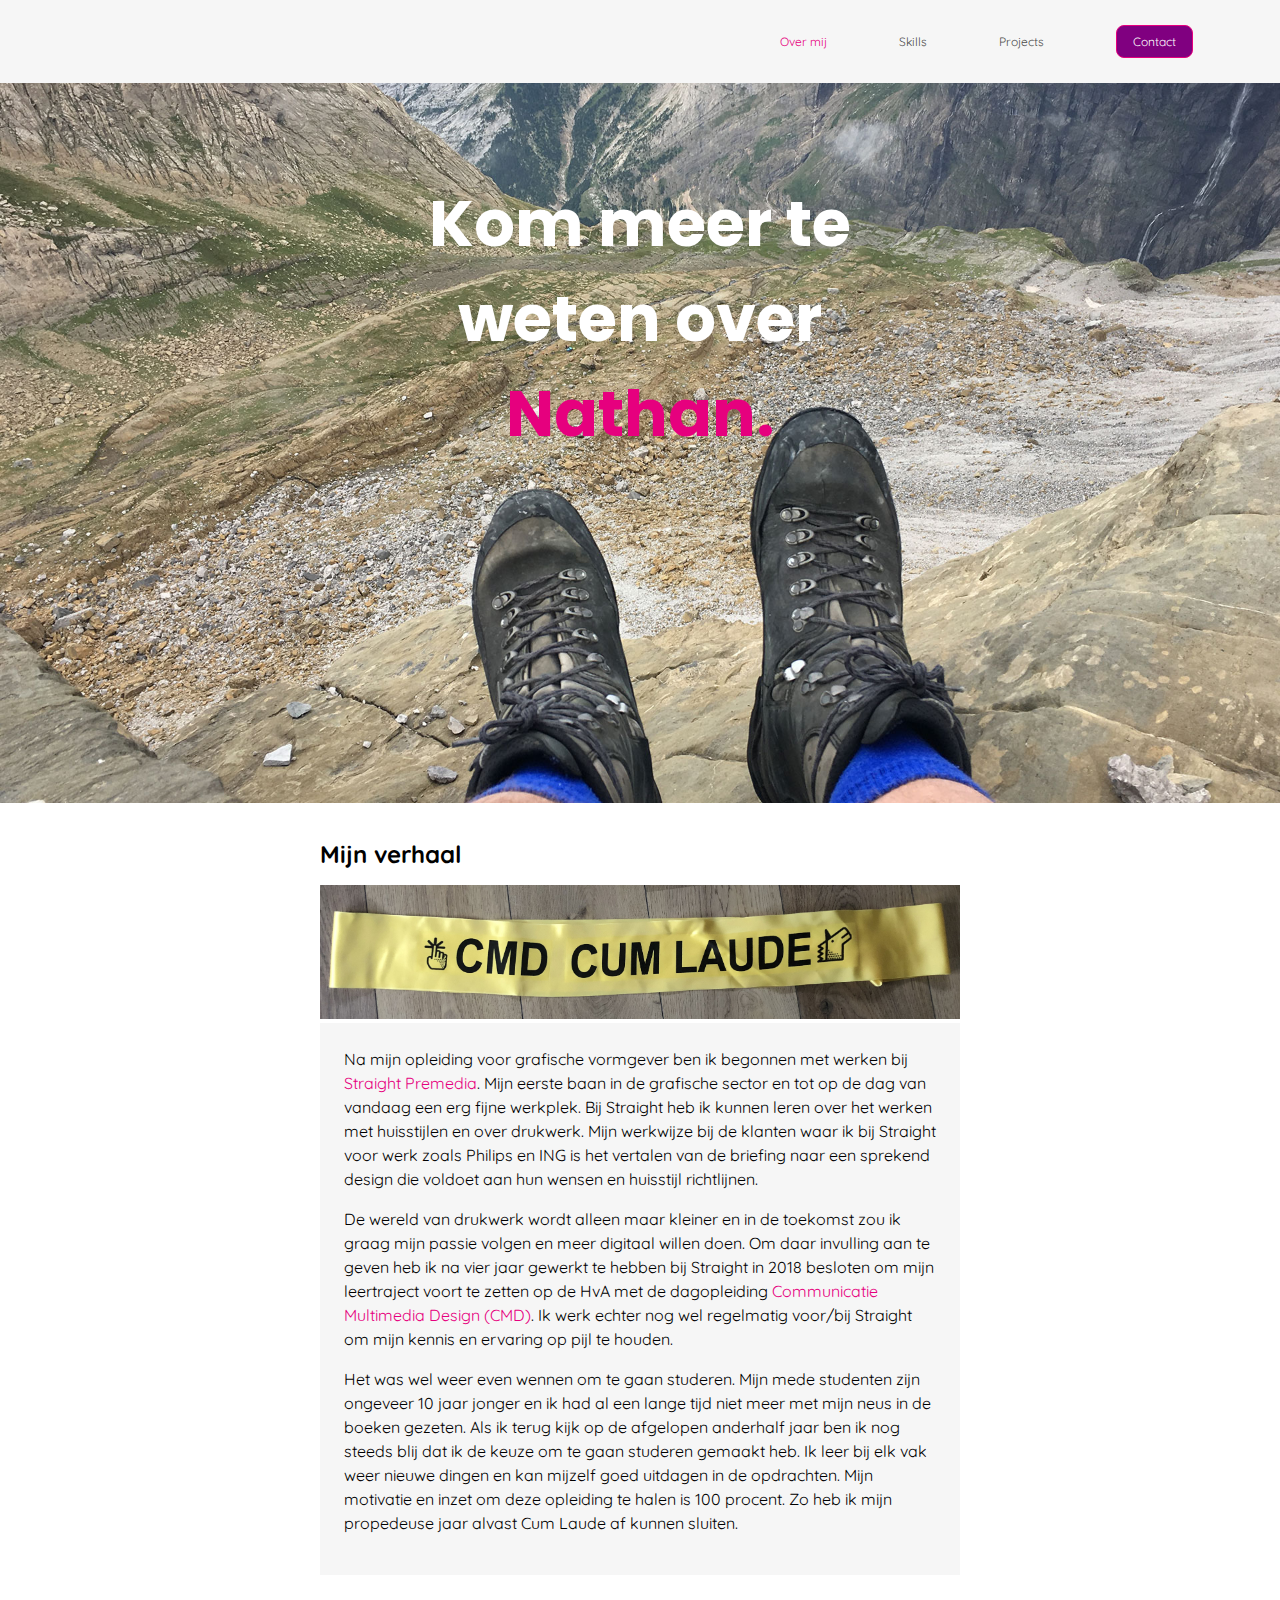
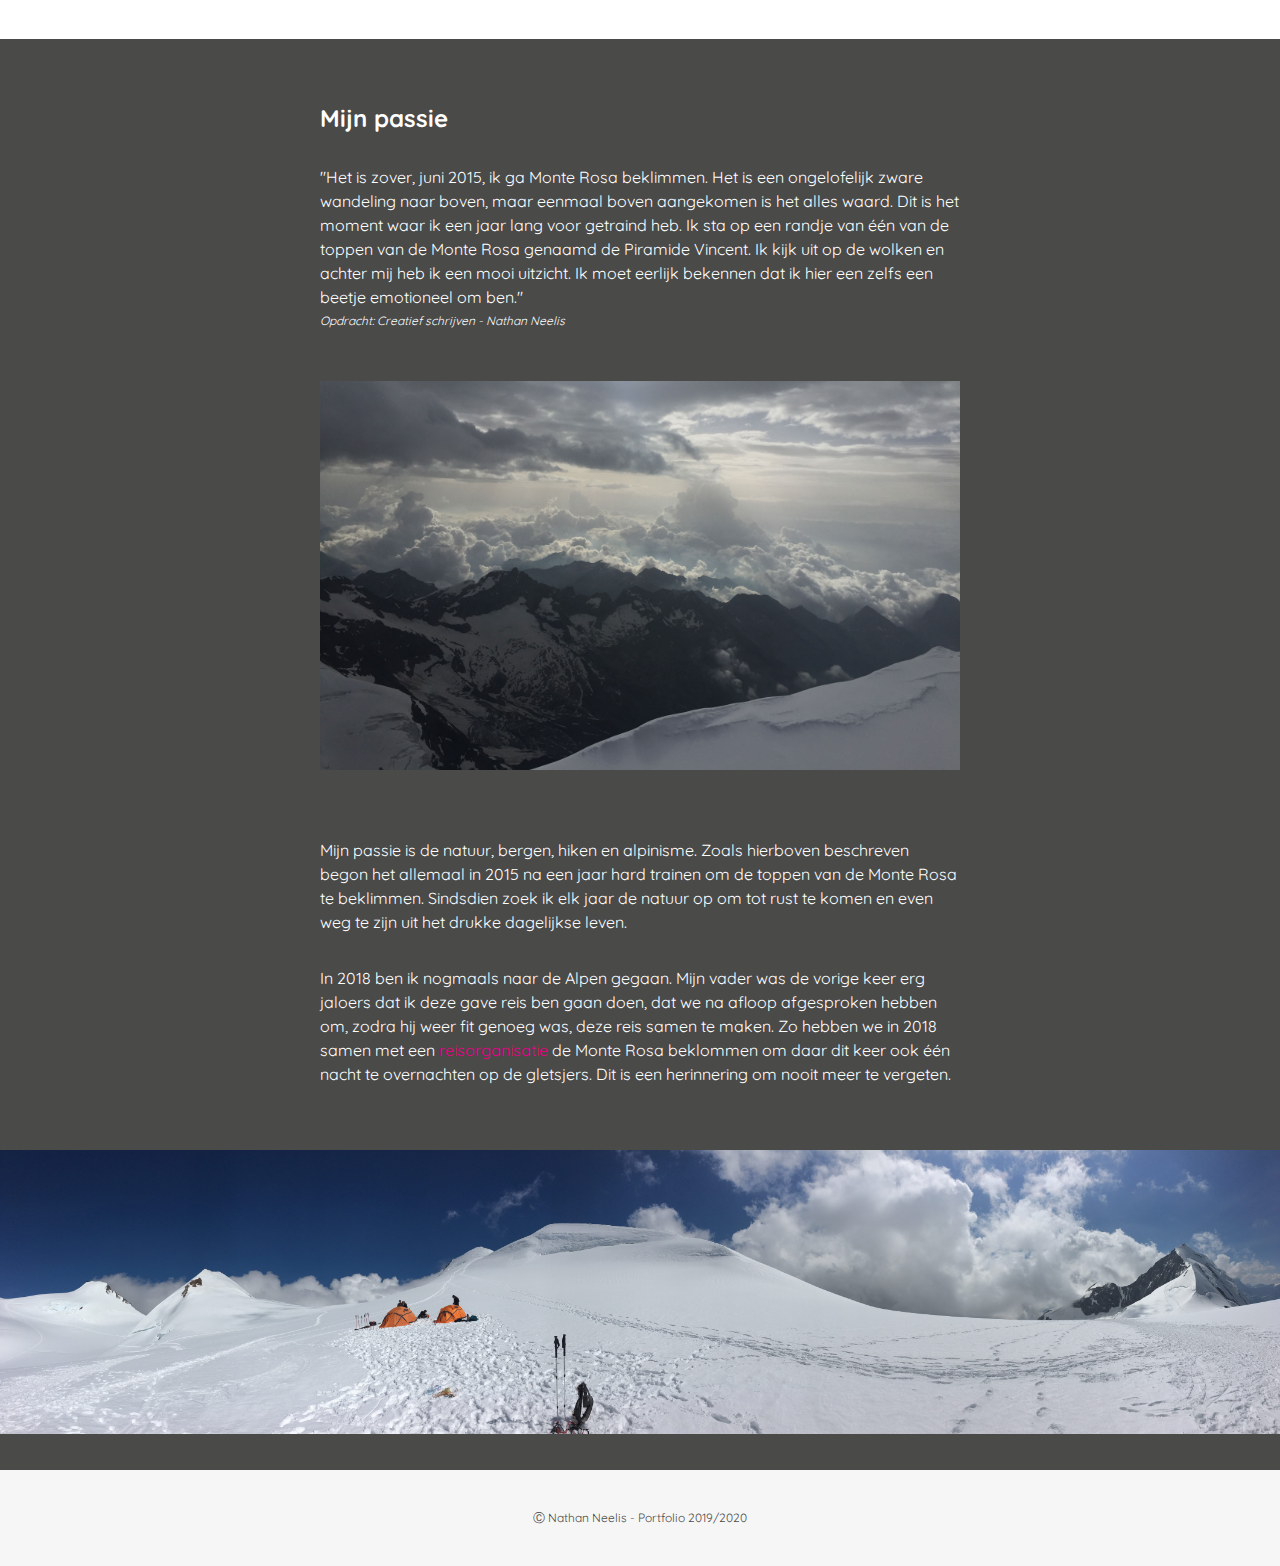
==== commit 379f2a3b: "Add files via upload" ====
--- a/index.html
+++ b/index.html
@@ -57,7 +57,7 @@
                     <label for="message"> Type hier je bericht </label>
                     <textarea name="message" id="message" placeholder="Wat kan ik voor je betekenen?"></textarea>
 
-                    <button type="submit" name="verstuur" id="verstuur" value="verstuur"> Send</button>
+                    <button type="submit" name="submit" id="submit" value="Send"> Send</button>
 
                 </fieldset>
             </form>
--- a/stijl.css
+++ b/stijl.css
@@ -93,6 +93,29 @@
     color: #e6007e;
 }
 
+
+#contactButton {
+    font-weight: 400;
+    color: white;
+    font-size: .75rem;
+    font-family: 'Quicksand', sans-serif;
+    background-color: purple;
+    padding: .5rem 1rem;
+    border-radius: .5rem;
+    border: 1px solid #e6007e;
+    outline: none;
+    -webkit-appearance: none;
+}
+
+#contactButton:focus {
+    border: 1px solid blue;
+    outline: none;
+    -webkit-appearance: none;
+}
+
+.contactShow {
+    opacity: 1;
+}
 
 /*--------------------------- Contact --------------------------------------------------------*/
 /*--------------------------- Contact  --------------------------------------------------------*/
@@ -190,28 +213,7 @@
     outline: none;
 }
 
-#contactButton {
-    font-weight: 400;
-    color: white;
-    font-size: .75rem;
-    font-family: 'Quicksand', sans-serif;
-    background-color: #e6007e;
-    padding: .5rem 1rem;
-    border-radius: .5rem;
-    border: 1px solid #e6007e;
-    outline: none;
-    -webkit-appearance: none;
-}
-
-#contactButton:focus {
-    border: 1px solid blue;
-    outline: none;
-    -webkit-appearance: none;
-}
-
-.contactShow {
-    opacity: 1;
-}
+
 
 
 /*--------------------------- Header --------------------------------------------------------*/
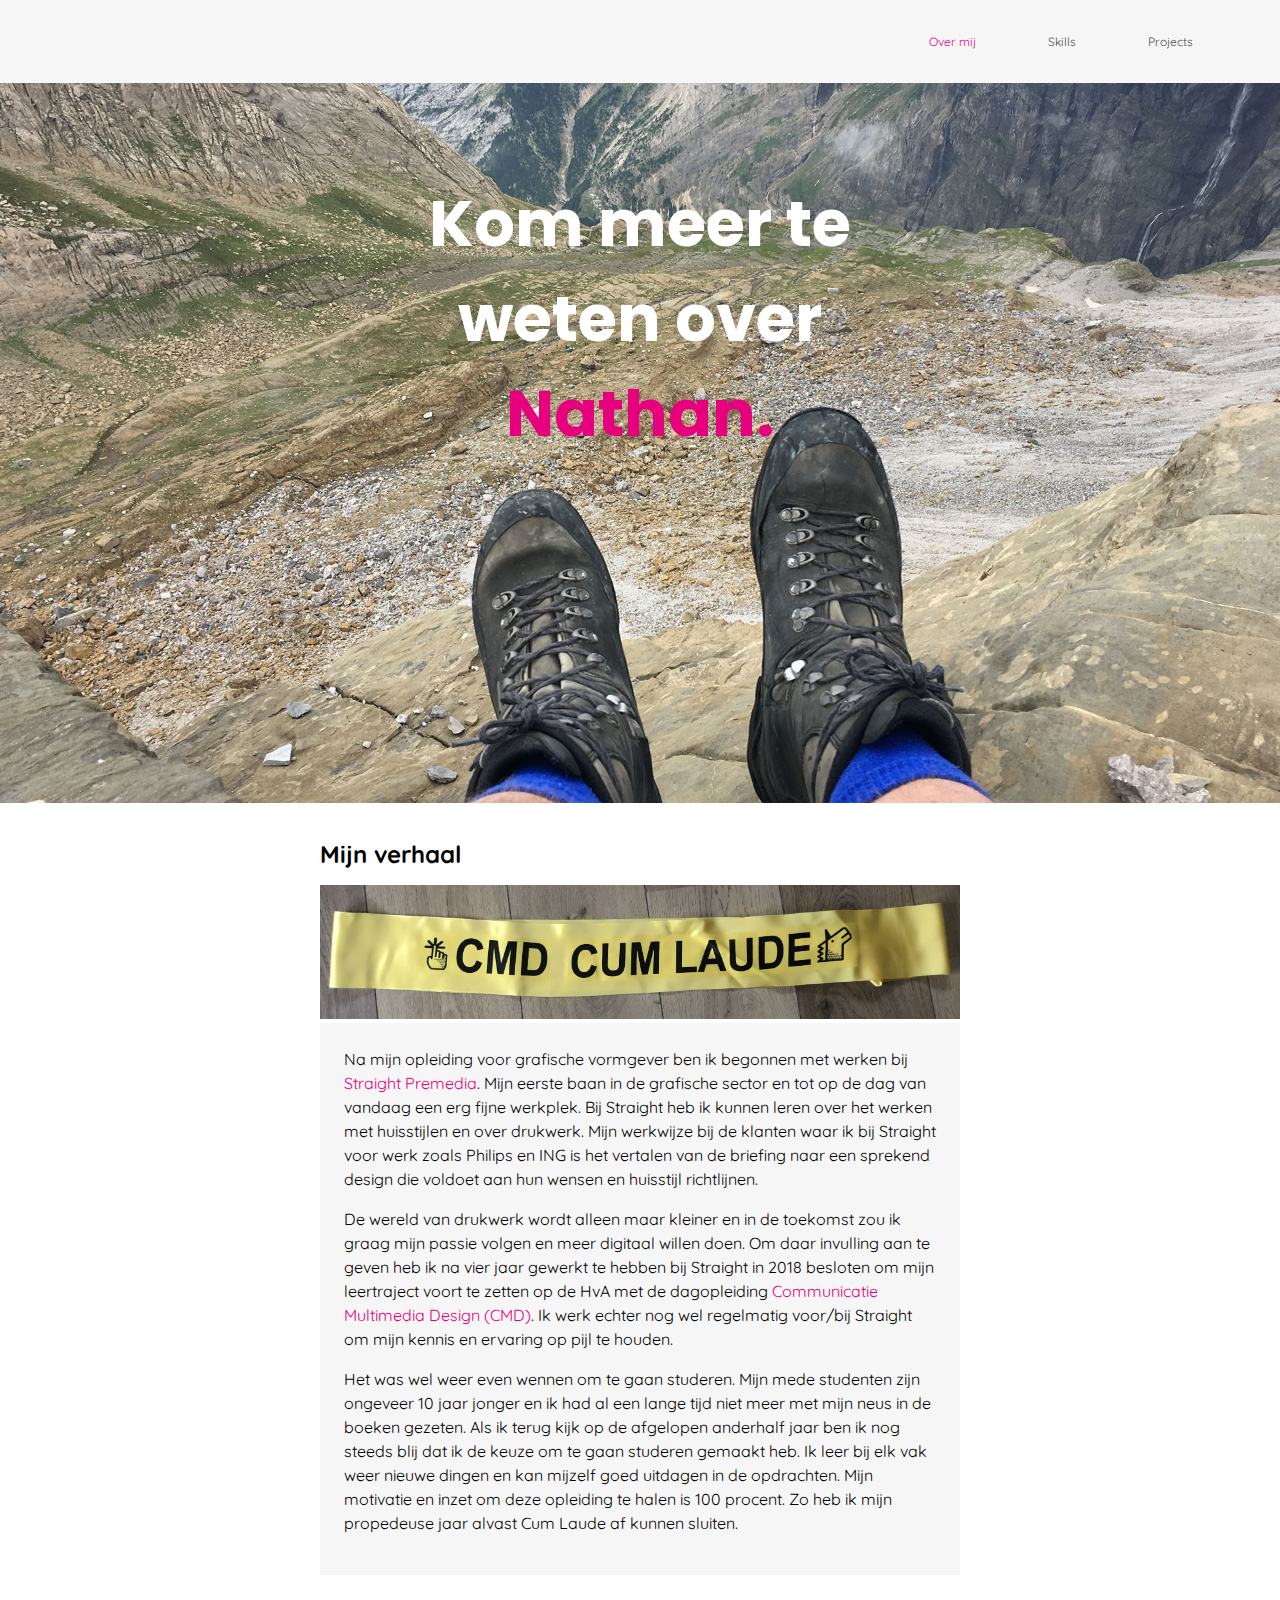
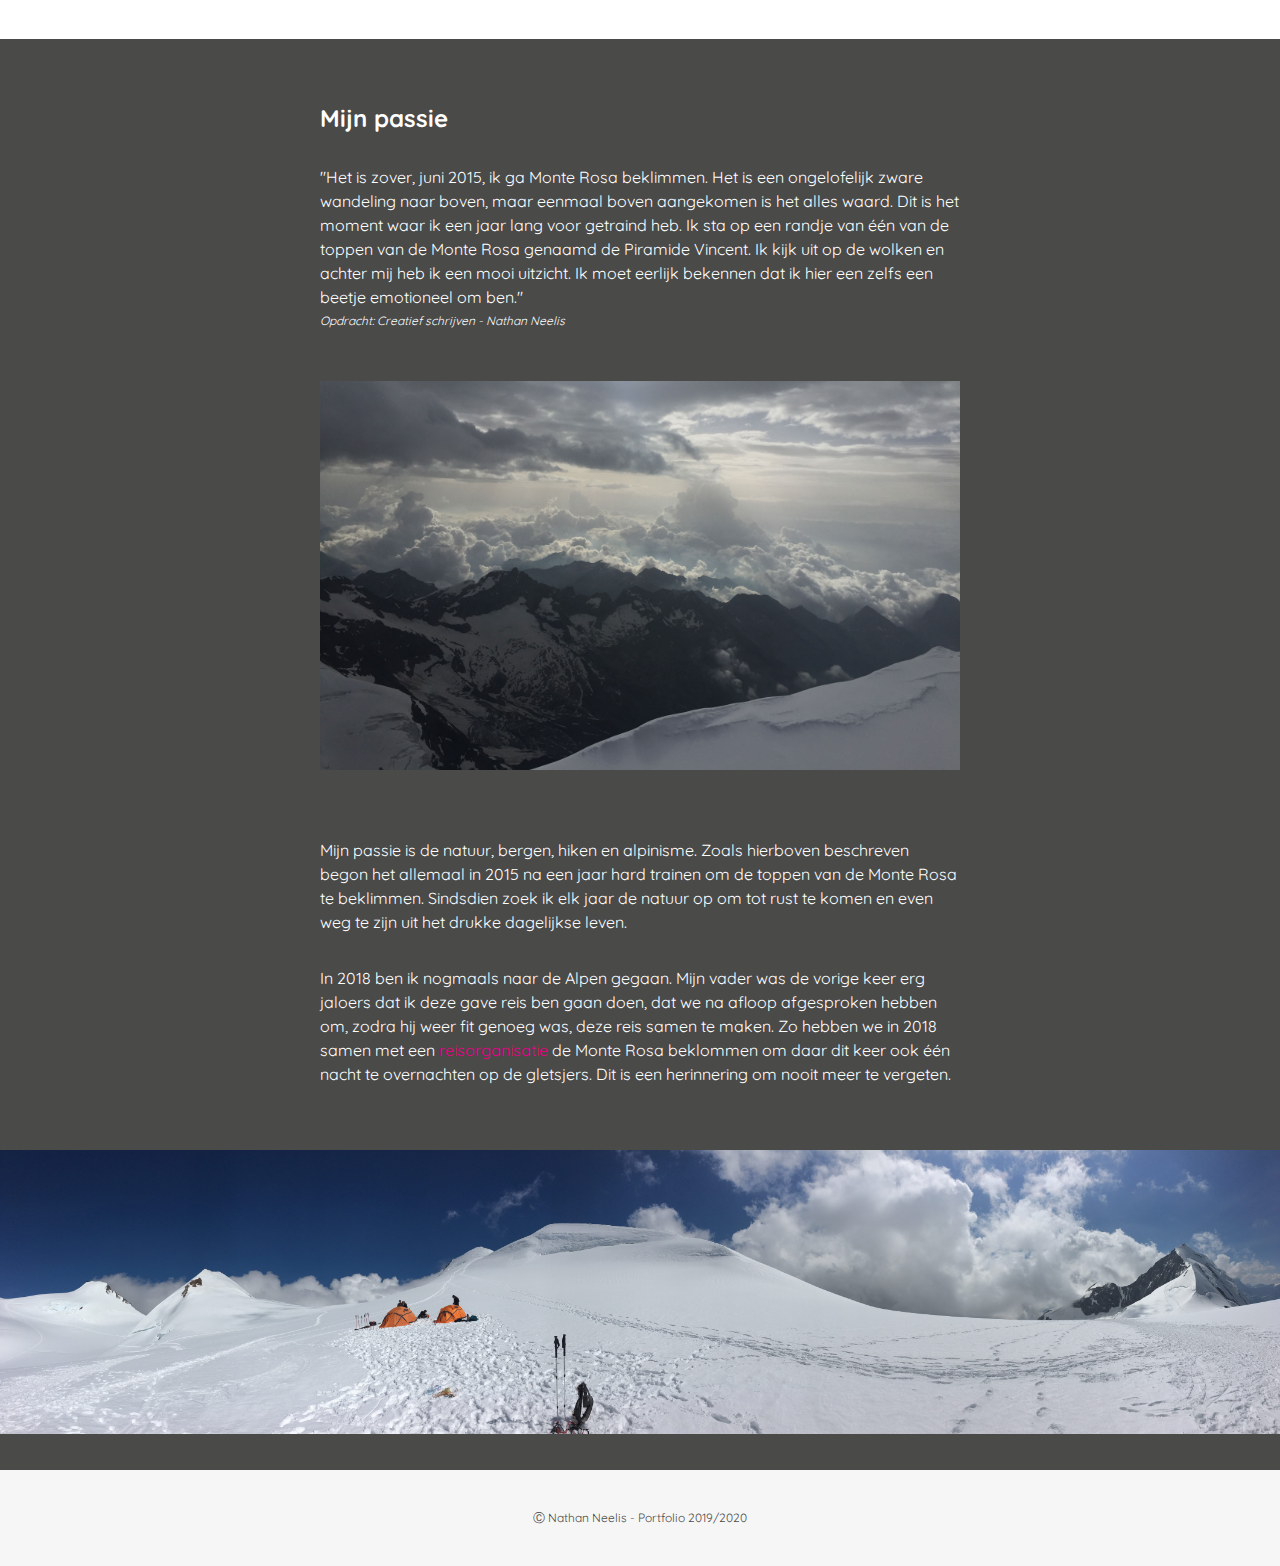
==== commit 905f329f: "Add files via upload" ====
--- a/index.html
+++ b/index.html
@@ -37,13 +37,16 @@
                         Projects
                     </a></li>
 
+<!--
                 <li>
                     <button id="contactButton">
                         Contact</button>
                 </li>
+-->
             </ul>
         </nav>
 
+<!--
         <section>
             <form action="contactForm.php" method="post">
                 <fieldset>
@@ -62,6 +65,7 @@
                 </fieldset>
             </form>
         </section>
+-->
 
 
         <section>
--- a/stijl.css
+++ b/stijl.css
@@ -99,7 +99,7 @@
     color: white;
     font-size: .75rem;
     font-family: 'Quicksand', sans-serif;
-    background-color: purple;
+    background-color: yellow;
     padding: .5rem 1rem;
     border-radius: .5rem;
     border: 1px solid #e6007e;
